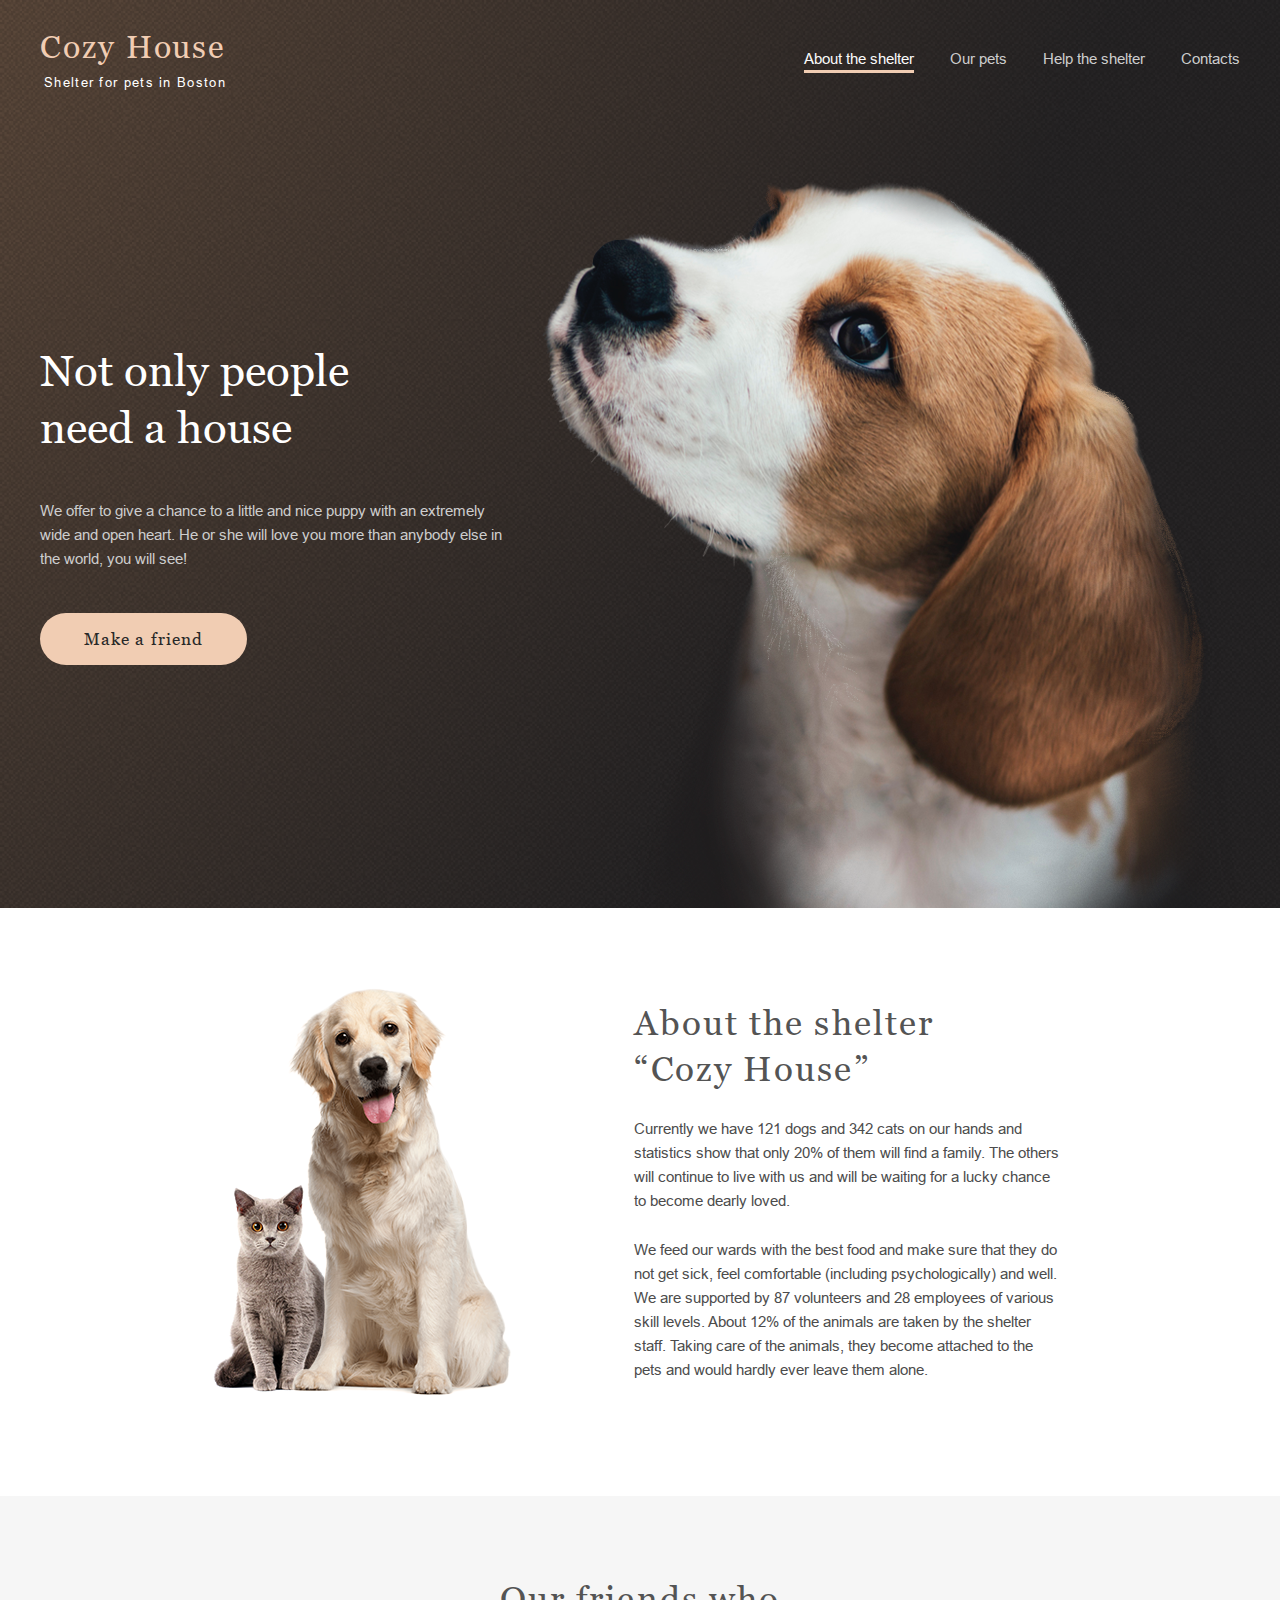
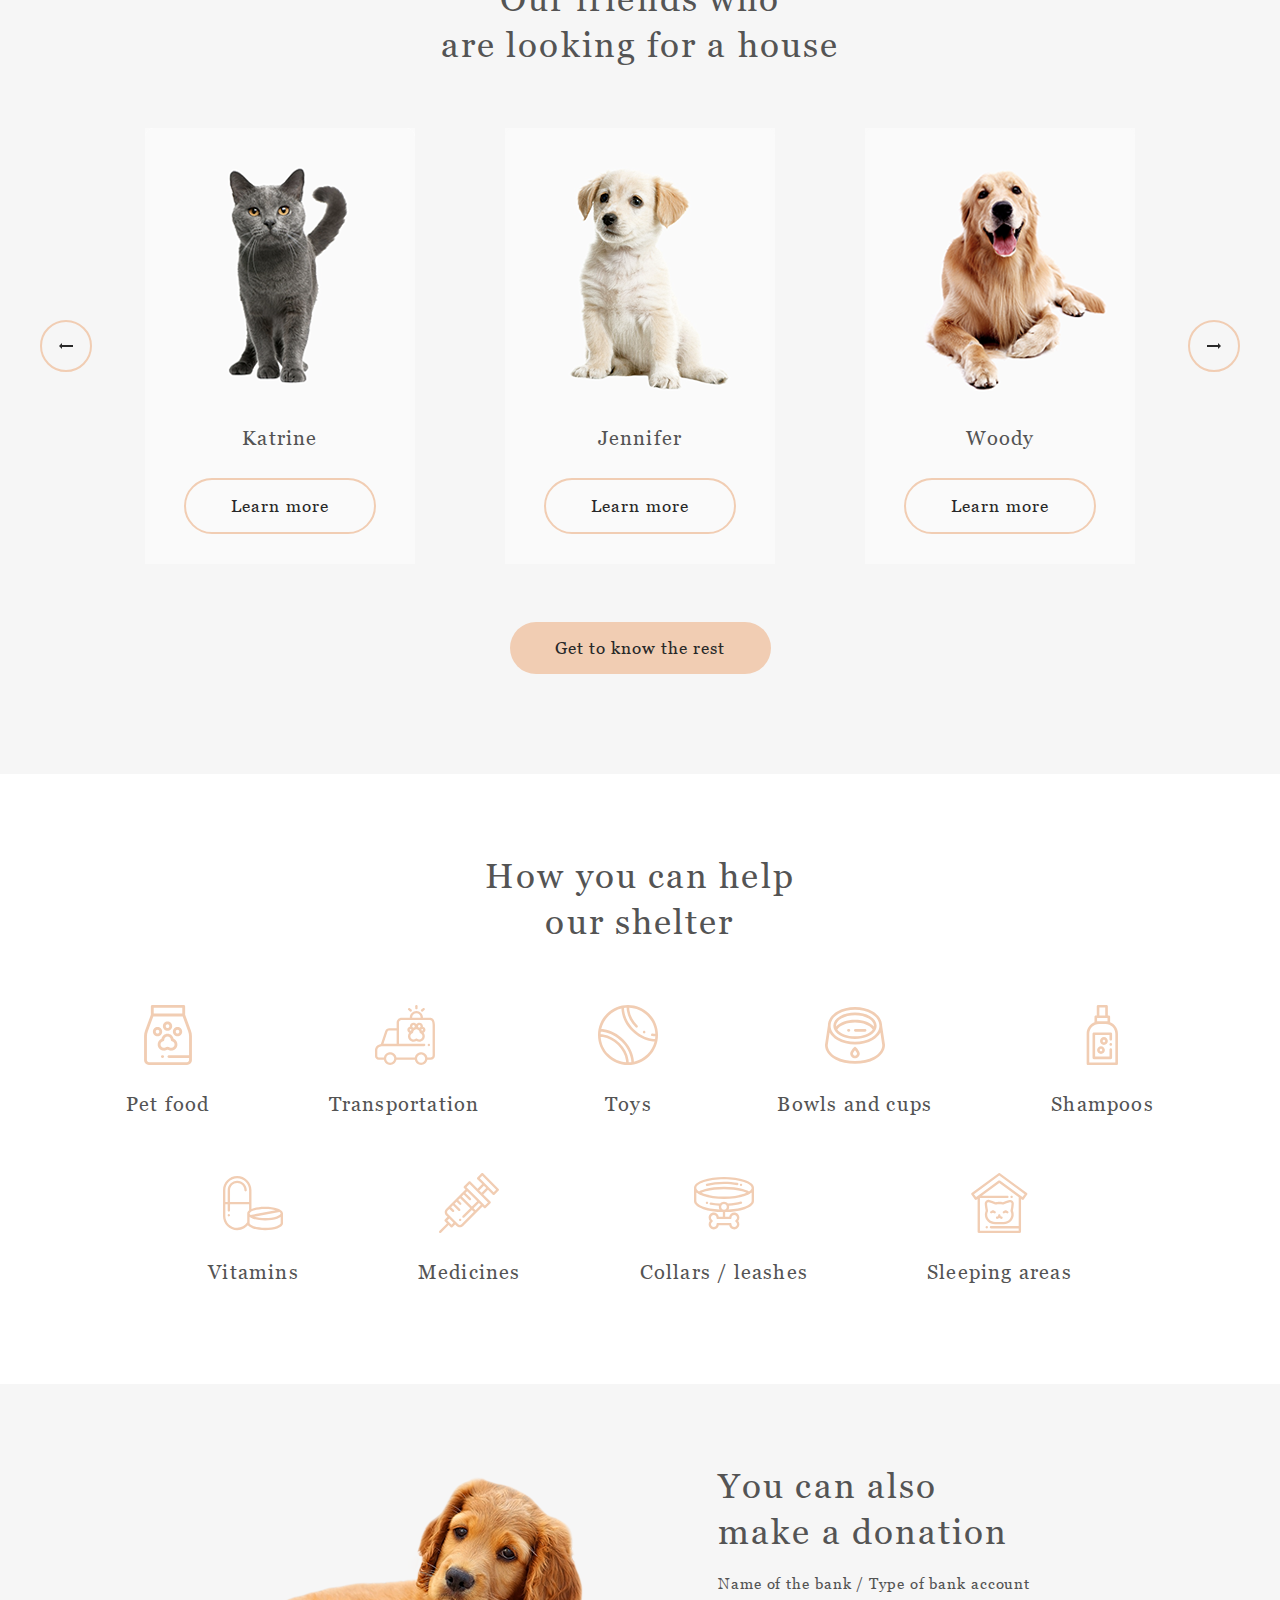
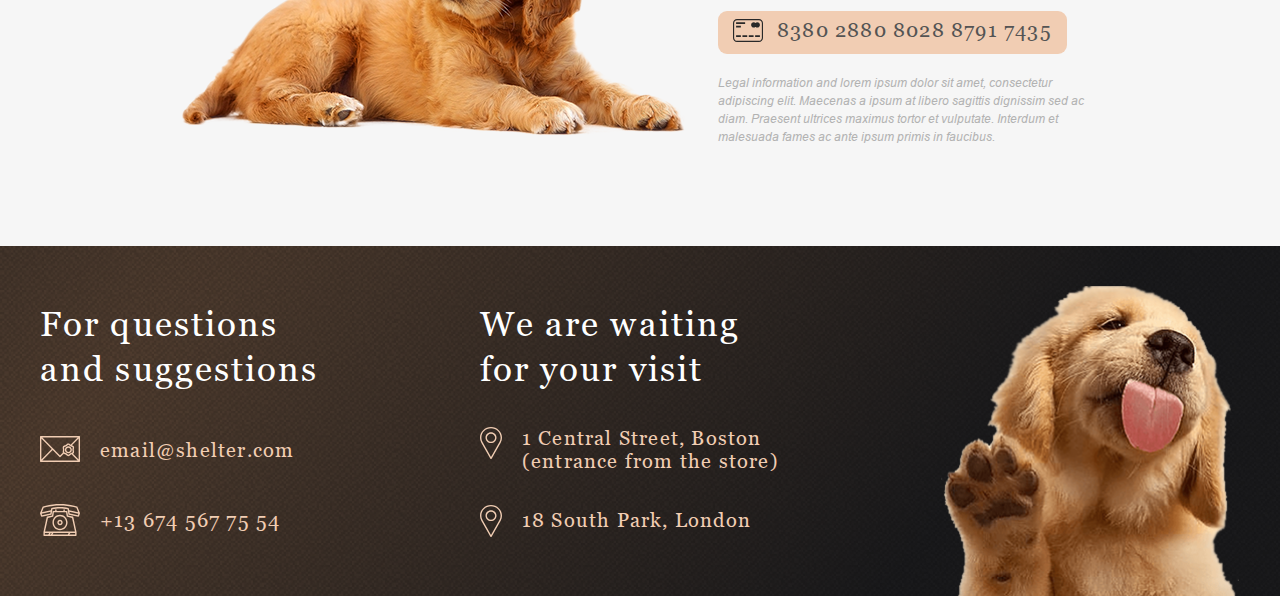
==== shelter/pages/main/index.html @ 8c185309 "feat: add burger button" ====
<!doctype html>
<html lang="en">
<head>
	<meta charset="UTF-8">
	<meta name="viewport"
		  content="width=device-width, initial-scale=1.0">
	<meta http-equiv="X-UA-Compatible" content="ie=edge">
	<title>Wilden's Shelter</title>
	<link rel="stylesheet" href="./style.css">
	<link rel="icon" href="../../assets/icons/site-icon.ico">
</head>
<body>
<header class="header">
	<div class="header__container">
		<a class="header__main-link" href="#0">
			<div class="header__logo-container">
				<h1 class="header__name">Cozy House</h1>
				<span class="header__motto">Shelter for pets in Boston</span>
			</div>
		</a>
		<button class="burger">
			<span></span>
			<span></span>
			<span></span>
		</button>
		<nav class="header__navbar">
			<ul class="navbar__list">
				<li class="navbar__item"><a href="#about" class="navbar__link nav-active">About the shelter</a></li>
				<li class="navbar__item"><a href="../pets/index.html" class="navbar__link">Our pets</a></li>
				<li class="navbar__item"><a href="#help" class="navbar__link">Help the shelter</a></li>
				<li class="navbar__item"><a href="#footer" class="navbar__link">Contacts</a></li>
			</ul>
		</nav>
	</div>
</header>
<main class="main-page">
	<section id="not-only" class="main-page__not-only">
		<div class="not-only__container">
			<div class="not-only__content">
				<h2 class="not-only__heading">Not only people need a house</h2>
				<p class="not-only__subheading">We offer to give a chance to a little and nice puppy with an extremely
					wide and open heart. He or she will love you more than anybody else in the world, you will see!</p>
				<a class="not-only__button" href="#our-friends">Make a friend</a>
			</div>
			<picture class="not-only__puppy">
				<img src="../../assets/images/start-screen-puppy.png" alt="shelter-puppy">
			</picture>
		</div>
	</section>
	<section id="about" class="main-page__about">
		<div class="about__container">
			<picture class="about__pets">
				<img src="../../assets/images/about-pets.png" alt="about-pets">
			</picture>
			<div class="about__content">
				<h3 class="about__heading">About the shelter “Cozy House”</h3>
				<p class="about__subheading-top about__sub">Currently we have 121 dogs and 342 cats on our hands and
					statistics
					show that only 20% of them will find a family. The others will continue to live with us and will be
					waiting for a lucky chance to become dearly loved.</p>
				<p class="about__subheading-bottom about__sub">We feed our wards with the best food and make sure that
					they do not
					get sick, feel comfortable (including psychologically) and well. We are supported by 87 volunteers
					and 28 employees of various skill levels. About 12% of the animals are taken by the shelter staff.
					Taking care of the animals, they become attached to the pets and would hardly ever leave them
					alone.</p>
			</div>
		</div>
	</section>
	<section id="our-friends" class="main-page__pets">
		<div class="pets__container">
			<h3 class="pets__heading">Our friends who
				are&nbsp;looking for a house</h3>
			<div class="pets__slider">
				<button class="pets__previous-card pets__slider-button"></button>
				<div class="pets__card p-card1">
					<picture class="p-card1__image pe-image">
						<img src="../../assets/images/pets-katrine.png" alt="katrine">
					</picture>
					<span class="p-card1__pet-name pe-name">Katrine</span>
					<button class="p-card1__button pe-button">Learn more</button>
				</div>
				<div class="pets__card p-card2">
					<picture class="p-card2__image pe-image">
						<img src="../../assets/images/pets-jennifer.png" alt="jennifer">
					</picture>
					<span class="p-card2__pet-name pe-name">Jennifer</span>
					<button class="p-card2__button pe-button">Learn more</button>
				</div>
				<div class="pets__card p-card3">
					<picture class="p-card3__image pe-image">
						<img src="../../assets/images/pets-woody.png" alt="woody">
					</picture>
					<span class="p-card3__pet-name pe-name">Woody</span>
					<button class="p-card3__button pe-button">Learn more</button>
				</div>
				<button class="pets__next-card pets__slider-button"></button>
			</div>
			<a class="pets__button" href="../pets/index.html">Get to know the rest</a>
		</div>
	</section>
	<section id="help" class="main-page__help">
		<div class="help__container">
			<h3 class="help__heading">How you can help
				our shelter</h3>
			<div class="help__list">
				<div class="help__item he-item1">
					<picture class="help__icon">
						<img src="../../assets/icons/icon-pet-food.svg" alt="pet-food">
					</picture>
					<h4 class="help__text">Pet food</h4>
				</div>
				<div class="help__item he-item2">
					<picture class="help__icon">
						<img src="../../assets/icons/icon-transportation.svg" alt="transportation">
					</picture>
					<h4 class="help__text">Transportation</h4>
				</div>
				<div class="help__item he-item3">
					<picture class="help__icon">
						<img src="../../assets/icons/icon-toys.svg" alt="toys">
					</picture>
					<h4 class="help__text">Toys</h4>
				</div>
				<div class="help__item he-item4">
					<picture class="help__icon">
						<img src="../../assets/icons/icon-bowls-and-cups.svg" alt="bowls-and-cups">
					</picture>
					<h4 class="help__text">Bowls and cups</h4>
				</div>
				<div class="help__item he-item5">
					<picture class="help__icon">
						<img src="../../assets/icons/icon-shampoos.svg" alt="shampoos">
					</picture>
					<h4 class="help__text">Shampoos</h4>
				</div>
				<div class="help__item he-item6">
					<picture class="help__icon">
						<img src="../../assets/icons/icon-vitamins.svg" alt="vitamins">
					</picture>
					<h4 class="help__text">Vitamins</h4>
				</div>
				<div class="help__item he-item7">
					<picture class="help__icon">
						<img src="../../assets/icons/icon-medicines.svg" alt="medicines">
					</picture>
					<h4 class="help__text">Medicines</h4>
				</div>
				<div class="help__item he-item8">
					<picture class="help__icon">
						<img src="../../assets/icons/icon-collars-leashes.svg" alt="collars-leashes">
					</picture>
					<h4 class="help__text">Collars / leashes</h4>
				</div>
				<div class="help__item he-item9">
					<picture class="help__icon">
						<img src="../../assets/icons/icon-sleeping-area.svg" alt="sleeping-area">
					</picture>
					<h4 class="help__text">Sleeping areas</h4>
				</div>
			</div>
		</div>
	</section>
	<section id="in-addiction" class="main-page__donation">
		<div class="donation__container">
			<picture class="donation__dog">
				<img src="../../assets/images/donation-dog.png" alt="donation-dog">
			</picture>
			<div class="donation__content">
				<h3 class="donation__heading">You can also make a donation</h3>
				<span class="donation__subheading">Name of the bank / Type of bank account</span>
				<div class="donation__credit-card">
					<div class="credit-card__content">
						<picture class="credit-card__icon">
							<img src="../../assets/icons/credit-card.svg" alt="credit-card">
						</picture>
						<a class="credit-card__number" href="#0">8380 2880 8028 8791 7435</a>
					</div>
				</div>
				<p class="donation__legal-information">Legal information and lorem ipsum dolor sit amet, consectetur
					adipiscing elit. Maecenas a ipsum at libero sagittis dignissim sed ac diam. Praesent ultrices
					maximus tortor et vulputate. Interdum et malesuada fames ac ante ipsum primis in faucibus.</p>
			</div>
		</div>
	</section>
</main>
<footer id="footer" class="footer">
	<div class="footer__container">
		<div class="footer__contacts">
			<h3 class="contacts__title">For questions and suggestions</h3>
			<div class="contacts__email">
				<picture class="contacts__email-icon">
					<img src="../../assets/icons/icon-email.svg" alt="email">
				</picture>
				<a href="mailto:email@shelter.com" class="contacts__direct-email">email@shelter.com</a>
			</div>
			<div class="contacts__phone">
				<picture class="contacts__phone-icon">
					<img src="../../assets/icons/icon-phone.svg" alt="phone">
				</picture>
				<a href="tel:+136745677554" class="contacts__direct-phone">+13 674 567 75 54</a>
			</div>
		</div>
		<div class="footer__locations">
			<h3 class="locations__title">We are waiting for your visit</h3>
			<div class="locations__boston">
				<picture class="boston__nav-icon">
					<img src="../../assets/icons/icon-marker.svg" alt="navigation">
				</picture>
				<a href="https://goo.gl/maps/jZXzrf2a9q6V7wfj6" class="boston__nav-address" target="_blank">1 Central
					Street, Boston (entrance from the store)</a>
			</div>
			<div class="locations__london">
				<picture class="london__nav-icon">
					<img src="../../assets/icons/icon-marker.svg" alt="navigation">
				</picture>
				<a href="https://goo.gl/maps/T41h1jgPJxTtixPG7" class="london__nav-address" target="_blank">18 South
					Park, London</a>
			</div>
		</div>
		<picture class="footer_puppy">
			<img src="../../assets/images/footer-puppy.png" alt="footer-puppy">
		</picture>
	</div>
</footer>
<script src="index.js"></script>
</body>
</html>
---- shelter/pages/main/style.css ----
@font-face {
    font-family: 'Arial';
    src: url('../../assets/fonts/arial/Arial.woff2') format('woff2'),
    url('../../assets/fonts/arial/Arial.woff') format('woff');
    font-weight: normal;
    font-style: normal;
    font-display: swap;
}

@font-face {
    font-family: 'Georgia';
    src: url('../../assets/fonts/georgia/Georgia.woff2') format('woff2'),
    url('../../assets/fonts/georgia/Georgia.woff') format('woff');
    font-weight: normal;
    font-style: normal;
    font-display: swap;
}

@font-face {
    font-family: 'Arial';
    src: url('../../assets/fonts/arial/Arial-Italic.woff2') format('woff2'),
    url('../../assets/fonts/arial/Arial-Italic.woff') format('woff');
    font-weight: normal;
    font-style: italic;
    font-display: swap;
}

html {
    scroll-behavior: smooth;
}

body {
    margin: 0;
}

h1, h2, h3, h4, p, ul, span {
    margin: 0;
    padding: 0;
}

a {
    text-decoration: none;
    cursor: pointer;
}

a:visited {
    color: inherit;
}

button {
    cursor: pointer;
}

[class*=__container] {
    max-width: 80rem;
}

.not-only__button:hover,
.pets__button:hover {
    background-color: white;
    transform: scale(1.03);
}

/*Header styles starts*/

header {
    position: relative;
}

.header__container {
    padding-top: 1.875rem;
    position: absolute;
    display: flex;
    justify-content: space-between;
    align-items: center;
    max-width: 80rem;
    margin: 0 auto;
    left: 0;
    right: 0;
}

.header__main-link {
    padding-left: 2.5rem;
}

.header__logo-container {
    display: flex;
    flex-direction: column;
}

.header__name {
    color: #F1CDB3;
    font-family: 'Georgia', serif;
    font-style: normal;
    font-weight: 400;
    font-size: 2rem;
    line-height: 110%;
    letter-spacing: 0.06em;
    margin-bottom: 0.625rem;
}

.header__motto {
    color: #FFFFFF;
    font-family: 'Arial', serif;
    font-style: normal;
    font-weight: 400;
    font-size: 0.813rem;
    line-height: 0.938rem;
    letter-spacing: 0.1em;
    padding-left: 0.25rem;
}

.navbar__list {
    display: flex;
    list-style-type: none;
    gap: 2.25rem;
    padding-bottom: 0.188rem;
    padding-right: 2.5rem;
}

.navbar__item {
    color: #CDCDCD;
}

.navbar__link {
    font-family: 'Arial', serif;
    font-style: normal;
    color: #CDCDCD;
    font-weight: 400;
    font-size: 0.938rem;
    line-height: 160%;
    padding-bottom: 0.188rem;
}

.navbar__link:hover,
.nav-active {
    color: #FAFAFA;
    border-bottom: 0.188rem solid #F1CDB3;
}

.burger {
    display: none;
    border: none;
    background: none;
    margin-right: 1.25rem;
    cursor: pointer;
    padding: 0;
}

.burger span {
    display: block;
    width: 1.688rem;
    background-color: #F1CDB3;
    margin: 0.438rem 0;
    border: 0.125rem solid #F1CDB3;
}

/*Header styles ends*/

/*Not-only styles starts*/

.main-page__not-only {
    padding-top: 5.625rem;
    background-size: cover;
    background-image: url(../../assets/images/start-screen-gradient-background.png);
}

.not-only__container {
    display: flex;
    align-items: center;
    margin: 0 auto;
}

.not-only__content {
    display: flex;
    flex-direction: column;
    align-items: flex-start;
    width: 37%;
    padding-left: 2.5rem;
    margin-right: 1.75rem;
}

.not-only__heading {
    width: 67.8%;
    font-family: 'Georgia', serif;
    font-style: normal;
    font-weight: 400;
    font-size: 2.75rem;
    line-height: 130%;
    color: #FFFFFF;
    padding-top: 0.625rem;
    margin-bottom: 2.625rem;
}

.not-only__subheading {
    font-family: 'Arial', serif;
    font-style: normal;
    font-weight: 400;
    font-size: 0.938rem;
    line-height: 160%;
    color: #CDCDCD;
    margin-bottom: 2.625rem;
}

.not-only__button {
    transition: all 1s ease 0s;
    display: flex;
    justify-content: center;
    align-items: center;
    font-family: 'Georgia', serif;
    font-style: normal;
    font-weight: 400;
    font-size: 1.063rem;
    line-height: 130%;
    color: #292929;
    letter-spacing: 0.06em;
    background: #F1CDB3;
    width: 12.938rem;
    height: 3.25rem;
    border: none;
    border-radius: 6.25rem;
}

.not-only__button a {
    padding: 0.938rem 1.563rem;
}

.not-only__puppy {
    padding-top: 5.625rem;
    display: flex;
}

.not-only__puppy img {
    max-width: 100%;
}

/*Not-only styles ends*/

/*About styles starts*/

.about__container {
    display: flex;
    justify-content: center;
    padding-top: 3.625rem;
    margin: 0 auto 6rem;
}

.about__content {
    width: 34%;
    display: flex;
    flex-direction: column;
}

.about__heading {
    width: 86.24%;
    font-family: 'Georgia', serif;
    font-style: normal;
    font-weight: 400;
    font-size: 2.188rem;
    line-height: 130%;
    letter-spacing: 0.06em;
    color: #545454;
    margin-bottom: 1.563rem;
    padding-top: 2.188rem;
    padding-left: 0.125rem;
}

.about__subheading-top {
    margin-bottom: 1.563rem;
}

.about__sub {
    font-family: 'Arial', serif;
    font-style: normal;
    font-weight: 400;
    font-size: 0.938rem;
    line-height: 160%;
    color: #4C4C4C;
    padding-right: 0.313rem;
    padding-left: 0.125rem;
}

.about__pets {
    margin-right: 7.5rem;
    padding-top: 1.375rem;
}

/*About styles ends*/

/*Pets styles starts*/

.main-page__pets {
    background: #F6F6F6;
}

.pets__container {
    display: flex;
    flex-direction: column;
    padding-top: 5.063rem;
    margin: 0 auto;
}

.pets__heading {
    align-self: center;
    width: 33.33%;
    font-family: 'Georgia', serif;
    font-style: normal;
    font-weight: 400;
    font-size: 2.188rem;
    line-height: 130%;
    letter-spacing: 0.06em;
    color: #545454;
    text-align: center;
    margin-bottom: 3.75rem;
}

.pets__slider-button {
    background-repeat: no-repeat;
    background-color: transparent;
    background-position: center center;
    width: 0.875rem;
    height: 0.375rem;
    padding: 1.5rem;
    background-image: url("../../assets/icons/slider-arrow.png");
    border: 0.125rem solid #F1CDB3;
    border-radius: 6.25rem;
}

.pets__previous-card {
    transform: rotate(-180deg);
}

.pets__slider {
    display: flex;
    align-items: center;
    margin-bottom: 3.625rem;
    gap: 3.313rem;
    justify-content: center;
    flex-wrap: wrap;
}

.pets__card {
    transition: all 1.5s ease 0s;
    display: flex;
    flex-direction: column;
    align-items: center;
    background: #FAFAFA;
}

.pets__card:hover {
    transform: scale(1.03);
}

.p-card1, .p-card2 {
    margin-right: 2.313rem;
}

.pe-name {
    font-family: 'Georgia', serif;
    font-style: normal;
    font-weight: 400;
    font-size: 1.25rem;
    line-height: 1.438rem;
    letter-spacing: 0.06em;
    color: #545454;
    padding-top: 1.563rem;
    margin-bottom: 1.75rem;
}

.pe-button {
    font-family: 'Georgia', serif;
    font-style: normal;
    font-weight: 400;
    font-size: 1.063rem;
    line-height: 130%;
    letter-spacing: 0.06em;
    color: #292929;
    padding: 0.938rem 2.813rem;
    border: 0.125rem solid #F1CDB3;
    border-radius: 6.25rem;
    background-color: inherit;
    margin-bottom: 1.875rem;
}

.pe-button:hover {
    background: #F1CDB3;
}

.pets__button {
    transition: all 1s ease 0s;
    display: flex;
    justify-content: center;
    align-items: center;
    align-self: center;
    font-family: 'Georgia', serif;
    font-style: normal;
    font-weight: 400;
    font-size: 1.063rem;
    line-height: 130%;
    letter-spacing: 0.06em;
    color: #292929;
    background: #F1CDB3;
    border-radius: 6.25rem;
    border: none;
    width: 16.313rem;
    height: 3.25rem;
    margin-bottom: 6.25rem;
}

.pets__button a {
    color: inherit;
    padding: 0.938rem 1.875rem;
}

/*Pets styles ends*/

/*Help styles starts*/

.help__container {
    padding-top: 5rem;
    display: flex;
    flex-direction: column;
    align-items: center;
    margin: 0 auto 6.25rem;
}

.help__heading {
    width: 26%;
    text-align: center;
    font-family: 'Georgia', serif;
    font-style: normal;
    font-weight: 400;
    font-size: 2.188rem;
    line-height: 130%;
    letter-spacing: 0.06em;
    color: #545454;
    margin-bottom: 3.75rem;
}

.help__list {
    width: 85.5%;
    display: flex;
    flex-wrap: wrap;
    justify-content: center;
    gap: 7.438rem;
    row-gap: 3.563rem;
}

.help__item {
    display: flex;
    flex-direction: column;
    align-items: center;
}

.help__text {
    font-family: 'Georgia', serif;
    font-style: normal;
    font-weight: 400;
    font-size: 1.25rem;
    line-height: 115%;
    letter-spacing: 0.06em;
    color: #545454;
    padding-top: 1.5rem;
}

/*Help styles ends*/

/*Donation styles starts*/

.main-page__donation {
    background: #F6F6F6;
}

.donation__dog {
    padding-top: 0.438rem;
}

.donation__container {
    display: flex;
    align-items: center;
    justify-content: center;
    margin: 0 auto;
    padding-top: 5rem;
    padding-bottom: 6.25rem;
    gap: 1.938rem;
}

.donation__content {
    width: 29.68%;
}

.donation__heading {
    width: 78.94%;
    font-family: 'Georgia', serif;
    font-style: normal;
    font-weight: 400;
    font-size: 2.188rem;
    line-height: 130%;
    letter-spacing: 0.06em;
    color: #545454;
    margin-bottom: 1.25rem;
}

.donation__subheading {
    display: inline-block;
    margin-bottom: 1.125rem;
    font-family: 'Georgia', serif;
    font-style: normal;
    font-weight: 400;
    font-size: 0.938rem;
    line-height: 110%;
    letter-spacing: 0.06em;
    color: #545454;
}

.donation__credit-card {
    display: flex;
    justify-content: center;
    width: 91.84%;
    background: #F1CDB3;
    border-radius: 0.563rem;
    margin-bottom: 1.25rem;
}

.credit-card__content {
    display: flex;
    width: 91.40%;
    padding-top: 0.5rem;
    padding-bottom: 0.5rem;
}

.credit-card__icon {
    margin-right: 0.875rem;
}

.credit-card__number {
    display: inline-block;
    font-family: 'Georgia', serif;
    font-style: normal;
    font-weight: 400;
    font-size: 1.25rem;
    line-height: 115%;
    letter-spacing: 0.06em;
    color: #545454;
}

.credit-card__number:visited {
    color: #545454;
}

.donation__legal-information {
    font-family: 'Arial', serif;
    font-style: italic;
    font-weight: 400;
    font-size: 0.75rem;
    line-height: 150%;
    color: #B2B2B2;
}

/*Donation styles ends*/

/*Footer styles starts*/

.footer {
    background-size: cover;
    background-image: url(../../assets/images/footer-gradient-background.png);
}

.footer__container {
    display: flex;
    justify-content: space-between;
    margin: auto;
    padding-top: 2.5rem;
}

.footer_puppy img {
    margin-bottom: -0.25rem;
    padding-right: 2.5rem;
}

.footer__contacts {
    width: 23.4%;
    padding-top: 1rem;
    padding-left: 2.5rem;
}

.contacts__title {
    font-family: 'Georgia', serif;
    font-style: normal;
    font-weight: 400;
    font-size: 2.188rem;
    line-height: 130%;
    letter-spacing: 0.06em;
    color: #FFFFFF;
    margin-bottom: 2.5rem;
}

.contacts__email {
    display: flex;
    align-items: center;
    margin-bottom: 2.188rem;
}

.contacts__email-icon {
    margin-right: 1.25rem;
}

.contacts__direct-email {
    font-family: 'Georgia', serif;
    font-style: normal;
    font-weight: 400;
    font-size: 1.25rem;
    line-height: 115%;
    letter-spacing: 0.06em;
    color: #F1CDB3;
}

.contacts__phone {
    display: flex;
}

.contacts__phone-icon {
    margin-right: 1.25rem;
}

.contacts__direct-phone {
    font-family: 'Georgia', serif;
    font-style: normal;
    font-weight: 400;
    font-size: 1.25rem;
    line-height: 115%;
    letter-spacing: 0.06em;
    color: #F1CDB3;
    padding-top: 0.313rem;
}

.footer__locations {
    width: 25%;
    padding-top: 1rem;
}

.locations__title {
    font-family: 'Georgia', serif;
    font-style: normal;
    font-weight: 400;
    font-size: 2.188rem;
    line-height: 130%;
    letter-spacing: 0.06em;
    color: #FFFFFF;
    margin-bottom: 2.125rem;
}

.locations__boston {
    display: flex;
    margin-bottom: 2rem;
}

.boston__nav-icon,
.london__nav-icon {
    margin-right: 1.25rem;
}

.boston__nav-address {
    font-family: 'Georgia', serif;
    font-style: normal;
    font-weight: 400;
    font-size: 1.25rem;
    line-height: 115%;
    letter-spacing: 0.06em;
    color: #F1CDB3;
}

.locations__london {
    display: flex;
}

.london__nav-address {
    font-family: 'Georgia', serif;
    font-style: normal;
    font-weight: 400;
    font-size: 1.25rem;
    line-height: 115%;
    letter-spacing: 0.06em;
    color: #F1CDB3;
    padding-top: 0.25rem;
}

.footer a:visited {
    color: #F1CDB3;
}

.footer a:hover,
.credit-card__number:hover {
    color: white;
}

/*Footer styles ends*/

/*Media 768 starts*/

@media screen and (max-width: 1200px) {

    .p-card3 {
        display: none;
    }

}

@media screen and (max-width: 1050px) {

    /*Header 768 starts*/
    .header__main-link {
        padding-left: 2rem;
    }

    .navbar__list {
        gap: 2.188rem;
        padding-right: 2rem;
    }

    /*Header 768 ends*/

    /*Not only 768 starts*/

    .not-only__container {
        flex-direction: column;
        margin-top: 3.125rem;
    }

    .not-only__content {
        width: 61%;
    }

    .not-only__button {
        align-self: center;
        margin-right: 0.875rem;
    }

    .not-only__puppy {
        justify-content: flex-end;
        padding-top: 6.25rem;
    }

    .not-only__puppy img {
        max-width: 81.4%;
    }

    /*Not only 768 ends*/

    /*About 768 starts*/

    .about__container {
        flex-direction: column;
        align-items: center;
        padding-top: 5rem;
    }

    .about__pets {
        order: 2;
        margin-right: 0;
        padding-top: 0;
    }

    .about__content {
        width: 57%;
        margin-bottom: 5rem;
    }

    .about__heading {
        padding-top: 0;
    }

    /*About 768 ends*/

    /*Pets 768 starts*/

    .pets__heading {
        width: 53%;
    }

    .pets__slider {
        gap: 0;
        justify-content: space-evenly;
    }

    .p-card1 {
        margin-right: 1.875rem;
    }

    .p-card2 {
        margin-right: 0;
    }

    .pets__previous-card {
        margin-left: 1.25rem;
        margin-bottom: 0.313rem;
    }

    .pets__next-card {
        margin-right: 1.25rem;
        margin-bottom: 0.313rem;
    }

    .pe-name {
        margin-bottom: 1.6rem;
    }

    /*Pets 768 ends*/

    /*Help 768 starts*/

    .help__heading {
        width: 41%;
    }

    .help__list {
        gap: 0;
        justify-content: space-between;
        row-gap: 3.563rem;
        width: 82%;
    }

    .help__item {
        width: 27%;
    }

    /*Help 768 ends*/

    /*Donation 768 starts*/

    .donation__container {
        flex-direction: column;
        padding-bottom: 6rem;
    }

    .donation__dog {
        order: 2;
        padding-top: 1.8rem;
    }

    .donation__content {
        width: 49.5%;
    }

    .donation__subheading {
        margin-bottom: 1.25rem;
    }

    /*Donation 768 ends*/

    /*Footer 768 starts*/

    .footer__container {
        flex-wrap: wrap;
        padding-top: 1.875rem;
        justify-content: space-evenly;
        row-gap: 3.75rem;
    }

    .footer__contacts {
        width: 36.8%;
        padding: 0 0 0 0.313rem;
    }

    .footer__locations {
        width: 39.3%;
        padding: 0;
        margin-right: 0.313rem;
    }

    .footer_puppy {
        width: 44%;
    }

    .footer_puppy img {
        padding-left: 1.188rem;
        padding-right: 0;
    }

    /*Footer 768 ends*/

}

/*Media 768 ends*/

/*Media 320 starts*/

@media screen and (max-width: 767px){
    .header__navbar {
        display: none;
    }

    .burger {
        display: block;
    }
}

@media screen and (max-width: 750px){
    .not-only__heading {
        font-size: 2.188rem;
        letter-spacing: 0.06em;
    }

    .about__content {
        width: 75%;
    }

    .donation__content {
        width: 60%;
    }
}

@media screen and (max-width: 715px) {
    .p-card2 {
        display: none;
    }

    .p-card1 {
        margin-left: 1.875rem;
    }

    .donation__content {
        width: 70%;
    }
}

@media screen and (max-width: 670px){
    .not-only__heading {
        font-size: 1.875rem;
        letter-spacing: 0.06em;
    }

    .about__content {
        width: 85%;
    }

    .help__heading {
        font-size: 1.875rem;
    }

    .donation__heading {
        font-size: 1.875rem;
    }

    .donation__content {
        width: 80%;
    }
}

@media screen and (max-width: 520px) {
    .pets__previous-card {
        order: 1;
    }

    .pets__next-card {
        order: 2;
    }

    .p-card1 {
        margin-left: 5.8rem;
        margin-right: 5.8rem;
        margin-bottom: 1.25rem;
    }

    .pets__heading {
        font-size: 1.875rem;
    }

    .donation__heading {
        font-size: 1.688rem;
    }

    .donation__content {
        width: 85%;
        margin-bottom: 0.75rem;
    }
}

@media screen and (max-width: 500px) {

    .header__navbar {
        display: none;
    }

    .donation__dog  img {
        max-width: 100%;
    }

    .footer_puppy img {
        max-width: 100%;
    }

    .header__main-link {
        padding-left: 1.2rem;
    }

    .not-only__content  {
        padding: 0;
        margin: 0;
        width: 93%;
        align-items: center;
    }

    .not-only__heading {
        font-size: 1.563rem;
        letter-spacing: 0.06em;
        text-align: center;
    }

    .not-only__subheading {
        text-align: center;
    }

    .not-only__button {
        margin: 0;
    }

    .not-only__puppy {
        padding-top: 6.5rem;
    }

    .not-only__puppy img{
       padding-right: 0.625rem;
    }

    .about__container {
        padding-top: 2.625rem;
        margin-bottom: 2.625rem;
    }

    .about__content {
        width: 93%;
        align-items: center;
        margin-bottom: 2.625rem;
    }

    .about__heading {
        letter-spacing: 0.06em;
        font-size: 1.563rem;
        text-align: center;
        padding-left: 0;
    }

    .about__sub {
        text-align: justify;
        width: 90%;
        padding-left: 0.2rem;
    }

    .about__subheading-top {
        margin-bottom: 1.375rem;
    }

    .about__pets {
        display: flex;
        justify-content: center;
    }

    .about__pets img {
        max-width: 86.5%;
    }

    .pets__container {
        padding-top: 2.625rem;
    }

    .pets__slider {
        margin-bottom: 2.5rem;
    }

    .pets__heading {
        width: 93%;
        font-size: 1.563rem;
        letter-spacing: 0.06em;
        text-align: center;
        margin-bottom: 2.625rem;
    }

    .pets__previous-card {
        order: 1;
    }

    .pets__next-card {
        order: 2;
    }

    .p-card1 {
        margin: 0 5.6rem 1.25rem;
    }

    .p-card2 {
        display: none;
    }

    .p-card1__pet-name {
        margin-bottom: 1.7rem;
    }

    .pets__slider-button {
        margin: 0;
    }

    .pets__next-card {
        margin-left: 0.688rem;
    }

    .pets__button {
        margin-bottom: 2.625rem;
    }

    .help__container {
        padding-top: 2.625rem;
        margin-bottom: 2.625rem;
    }

    .help__heading {
        width: 70%;
        font-size: 1.563rem;
        letter-spacing: 0.06em;
        text-align: center;
        margin-bottom: 2.625rem;
    }

    .help__list {
        width: 90.62%;
        row-gap: 1.9rem;
    }

    .help__item {
        width: 44.82%;
    }

    .help__text {
        font-size: 0.938rem;
        line-height: 110%;
        padding-top: 1rem;
    }

    .help__icon {
        padding-left: 0.625rem;
    }

    .help__icon img {
        width: 83.4%;
    }

    .donation__container {
        padding-top: 2.625rem;
        padding-bottom: 2.4rem;
    }

    .donation__content {
        width: 93%;
        display: flex;
        flex-direction: column;
        align-items: center;
    }

    .donation__heading {
        width: 75%;
        font-size: 1.563rem;
        text-align: center;
        margin: 0 0 1.25rem;
    }

    .donation__subheading {
        width: 92%;
        font-size: 0.938rem;
        line-height: 160%;
        letter-spacing: 0;
    }

    .donation__credit-card {
        width: 94%;
    }

    .credit-card__content {
        padding-bottom: 0.4rem;
    }

    .credit-card__number {
        font-size: 0.938rem;
        line-height: 110%;
        padding-top: 0.313rem;
        padding-left: 0.125rem;
    }

    .donation__legal-information {
        width: 93%;
        text-align: justify;
    }

    .donation__dog {
        padding: 0;
        width: 81.25%;
    }

    .footer__container {
        width: 93%;
        flex-direction: column;
        row-gap: 2.2rem;
    }

    .footer__contacts {
        width: 92%;
        display: flex;
        flex-direction: column;
        align-items: flex-start;
    }

    .contacts__title {
        text-align: center;
        font-size: 1.563rem;
        padding-left: 0.875rem;
    }

    .footer__locations {
        width: 100%;
    }

    .locations__title {
        width: 90%;
        text-align: center;
        font-size: 1.563rem;
        padding-left: 0.938rem;
        margin-bottom: 2.5rem;
    }

    .contacts__email {
        justify-content: flex-end;
        padding-right: 0.313rem;
        padding-left: 1.125rem;
    }

    .contacts__direct-email {
        margin-bottom: 0.313rem;
    }

    .contacts__phone {
        justify-content: flex-end;
        padding-right: 0.688rem;
        padding-left: 1.438rem;
    }

    .locations__boston {
        margin-bottom: 2.5rem;
    }

    .boston__nav-icon {
        padding-top: 0.438rem;
    }

    .footer_puppy {
        width: 87.5%;
    }
}

/*Media 320 ends*/
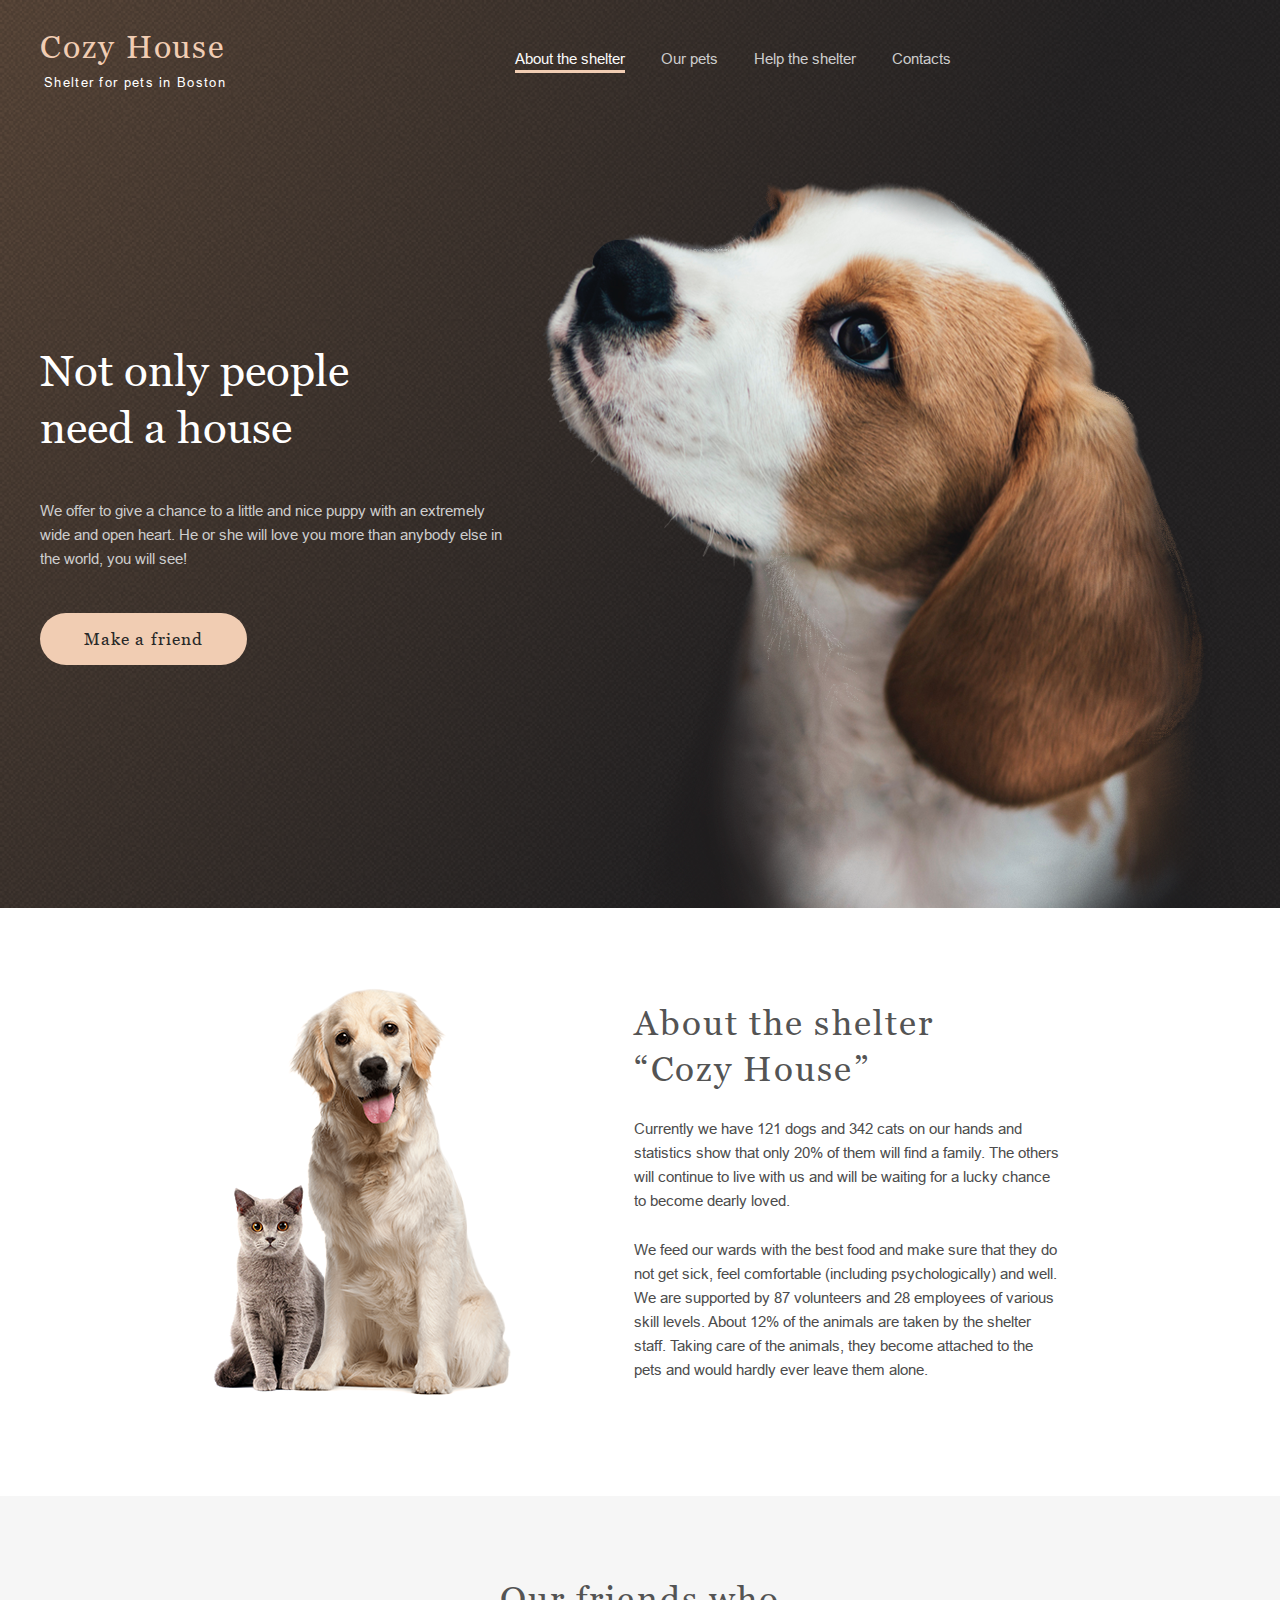
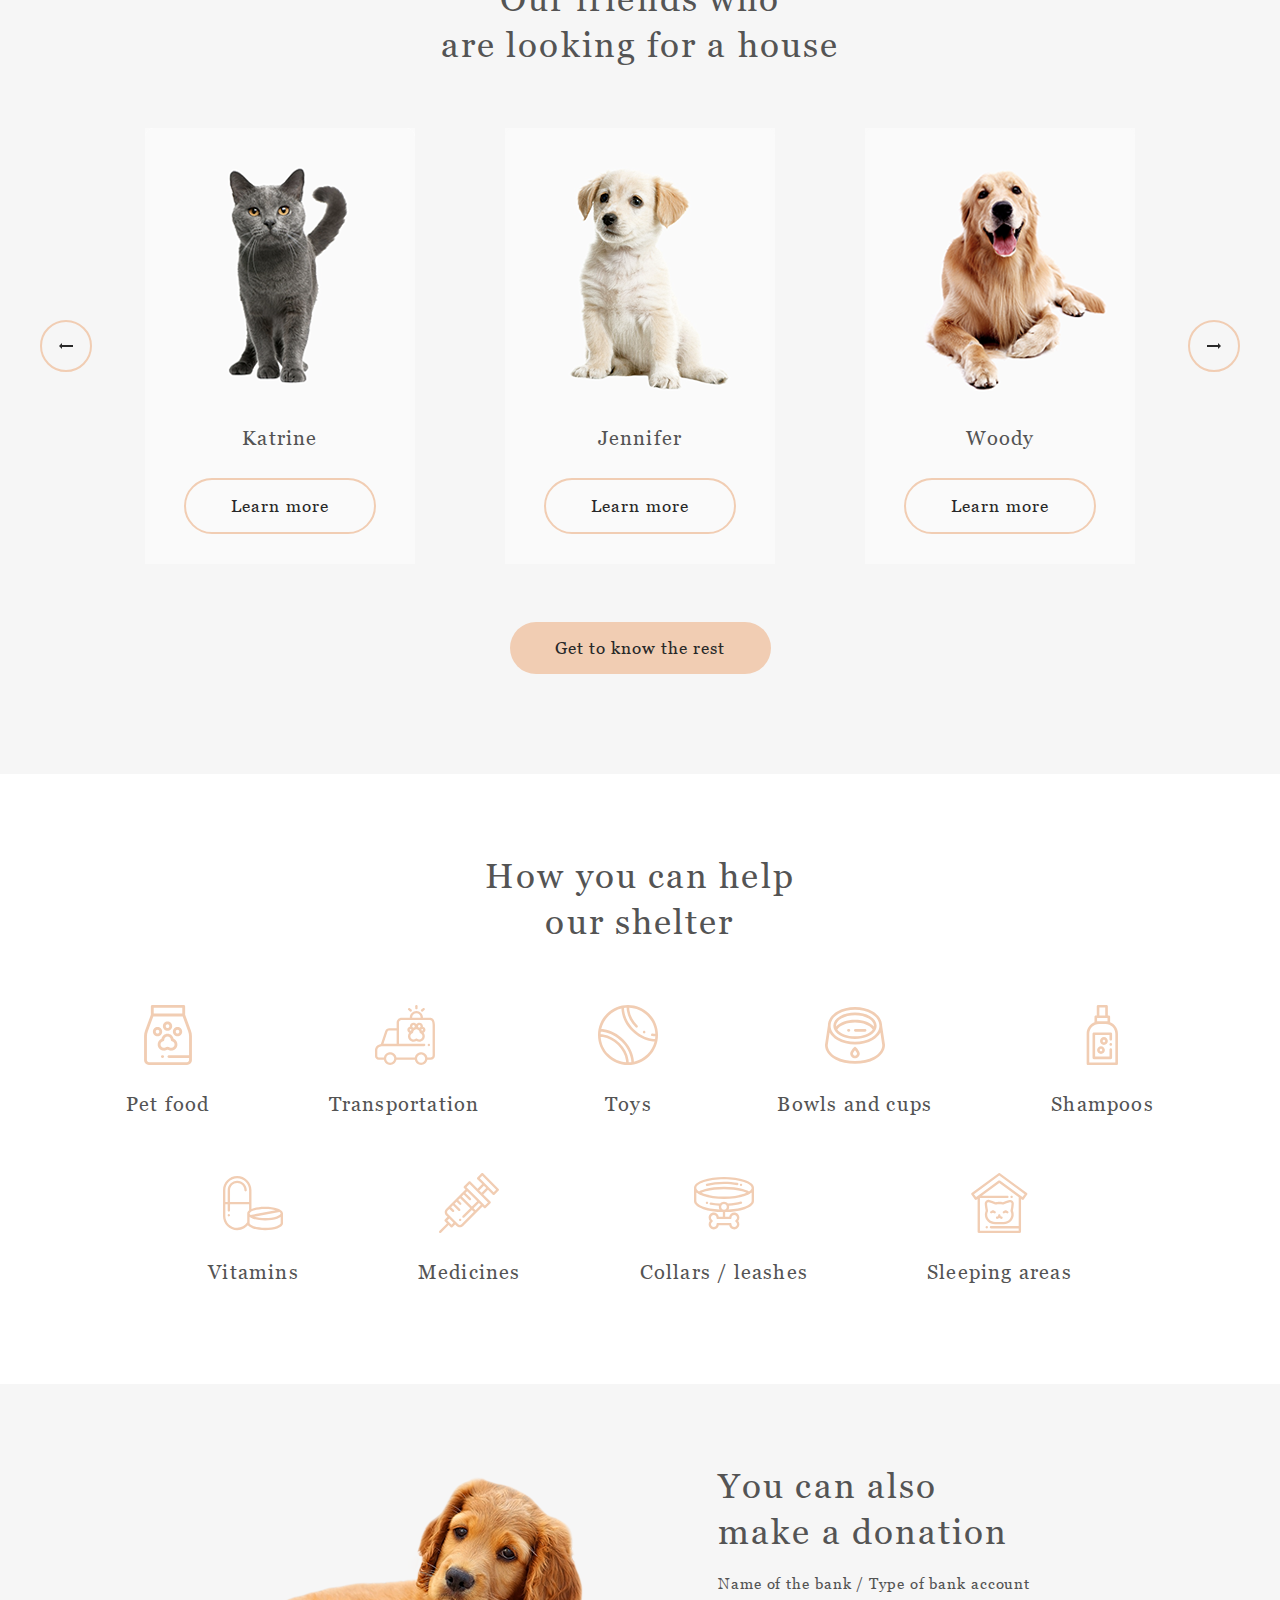
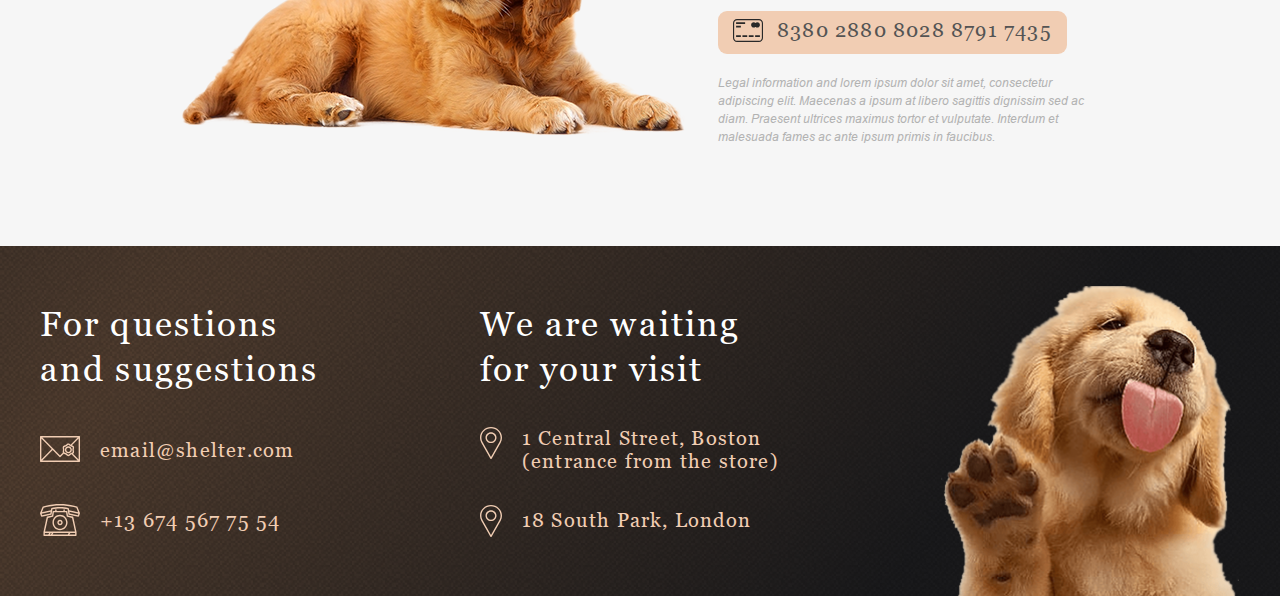
==== commit 199eb730: "feat: add burger menu styles; update js functions" ====
--- a/shelter/pages/main/index.html
+++ b/shelter/pages/main/index.html
@@ -31,6 +31,7 @@
 				<li class="navbar__item"><a href="#footer" class="navbar__link">Contacts</a></li>
 			</ul>
 		</nav>
+		<div class="header__overlay"></div>
 	</div>
 </header>
 <main class="main-page">
@@ -224,5 +225,6 @@
 	</div>
 </footer>
 <script src="index.js"></script>
+<script src="script.js"></script>
 </body>
 </html>--- a/shelter/pages/main/style.css
+++ b/shelter/pages/main/style.css
@@ -33,6 +33,10 @@
     margin: 0;
 }
 
+body.no-scroll {
+    overflow: hidden;
+}
+
 h1, h2, h3, h4, p, ul, span {
     margin: 0;
     padding: 0;
@@ -145,6 +149,7 @@
     margin-right: 1.25rem;
     cursor: pointer;
     padding: 0;
+    transition: ease all 1s;
 }
 
 .burger span {
@@ -153,6 +158,11 @@
     background-color: #F1CDB3;
     margin: 0.438rem 0;
     border: 0.125rem solid #F1CDB3;
+}
+
+.burger-opened {
+    transform: rotate(90deg);
+    transition: ease all 1s;
 }
 
 /*Header styles ends*/
@@ -887,10 +897,58 @@
 
 @media screen and (max-width: 767px){
     .header__navbar {
+        display: flex;
+        align-items: center;
+        justify-content: center;
+        position: fixed;
+        background-color: #292929;
+        opacity: 0;
+        height: 100%;
+        width: 320px;
+        top: 0;
+        right: -100%;
+        transition: opacity .5s ease, right .5s ease;
+        z-index: 2;
+    }
+
+    .header-active {
+        right: 0;
+        opacity: 1;
+    }
+
+    .burger {
+        display: block;
+        z-index: 3;
+    }
+
+    .nav-active:visited {
+        color: #FAFAFA;
+    }
+
+    .navbar__list {
+        flex-direction: column;
+        align-items: center;
+        width: 76%;
+        margin: 0;
+        padding: 0;
+    }
+
+    .navbar__link {
+        font-size: 32px;
+    }
+
+    .header__overlay {
+        position: fixed;
+        top: 0;
+        left: 0;
+        width: 100%;
+        height: 100%;
+        background: rgba(41, 41, 41, 0.6);
+        z-index: 1;
         display: none;
     }
 
-    .burger {
+    .header-active ~ .header__overlay{
         display: block;
     }
 }
@@ -977,10 +1035,6 @@
 }
 
 @media screen and (max-width: 500px) {
-
-    .header__navbar {
-        display: none;
-    }
 
     .donation__dog  img {
         max-width: 100%;
@@ -1253,6 +1307,7 @@
     .footer_puppy {
         width: 87.5%;
     }
+
 }
 
 /*Media 320 ends*/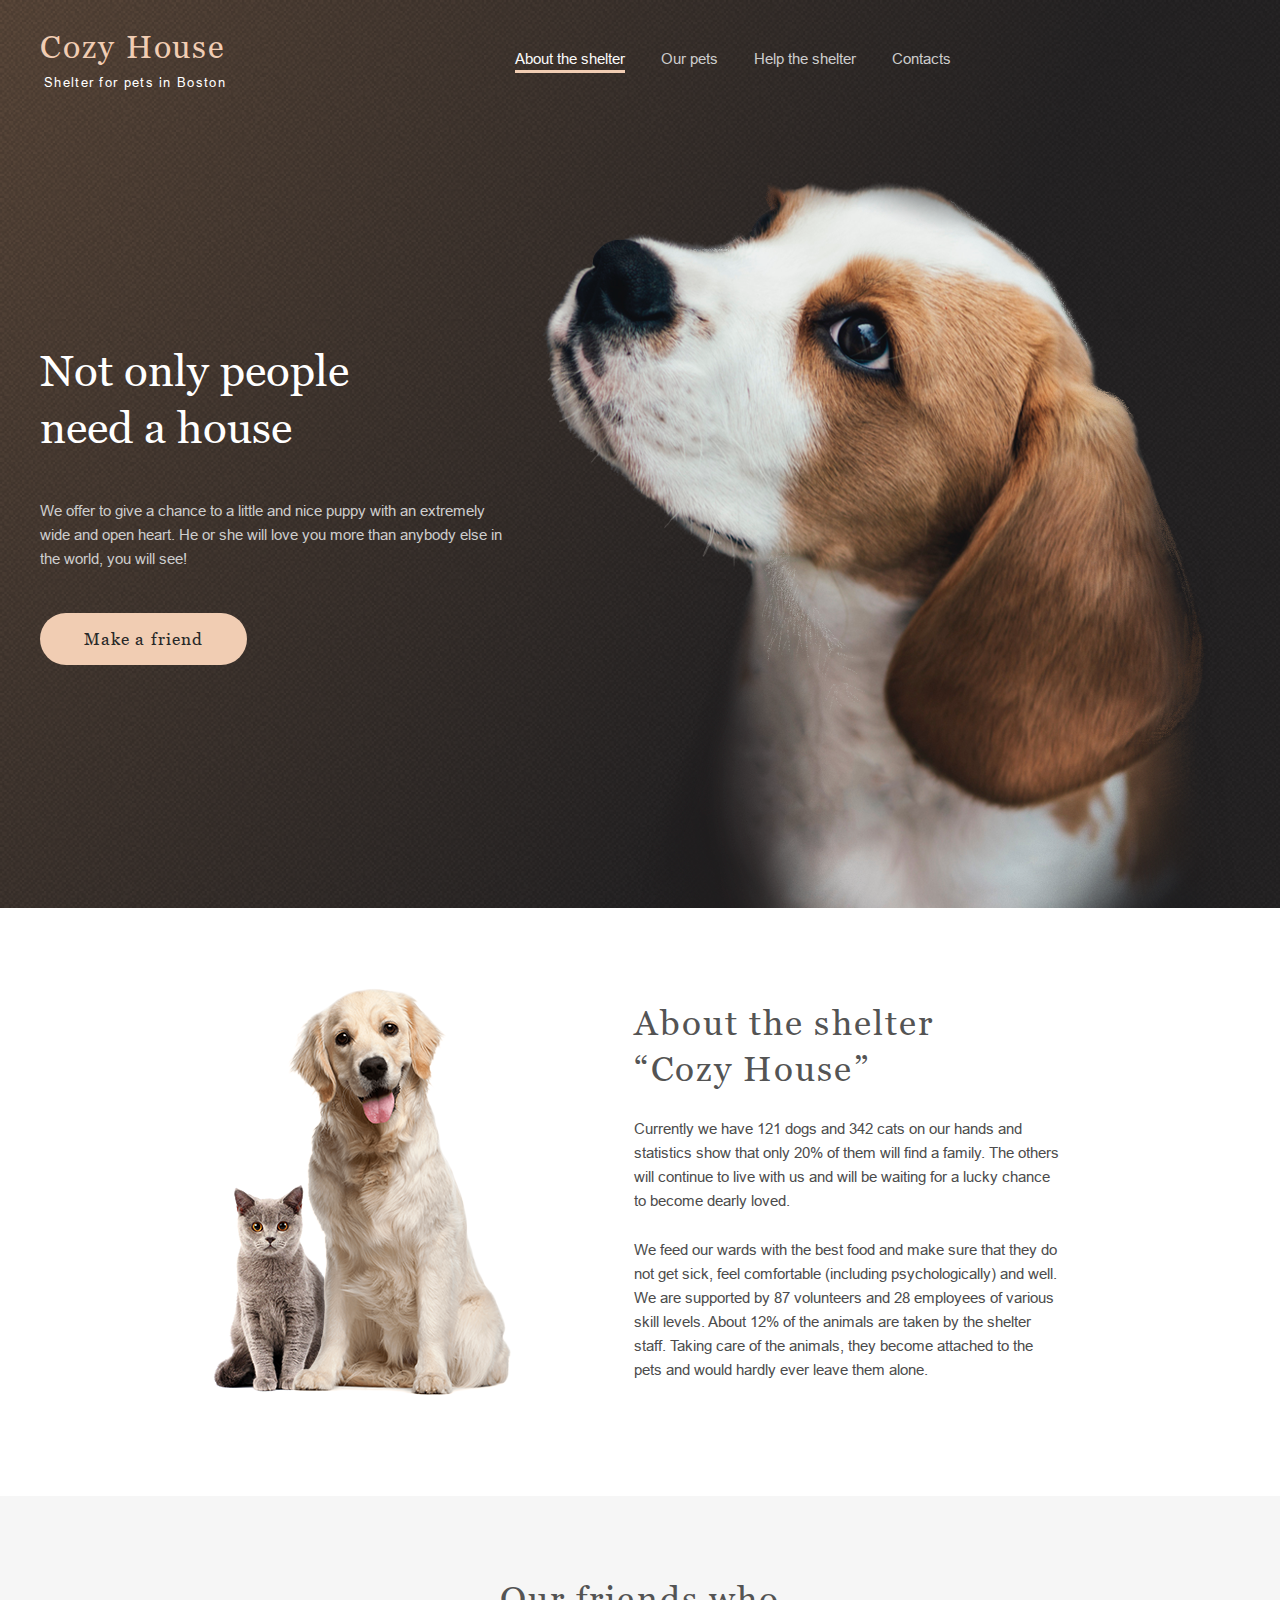
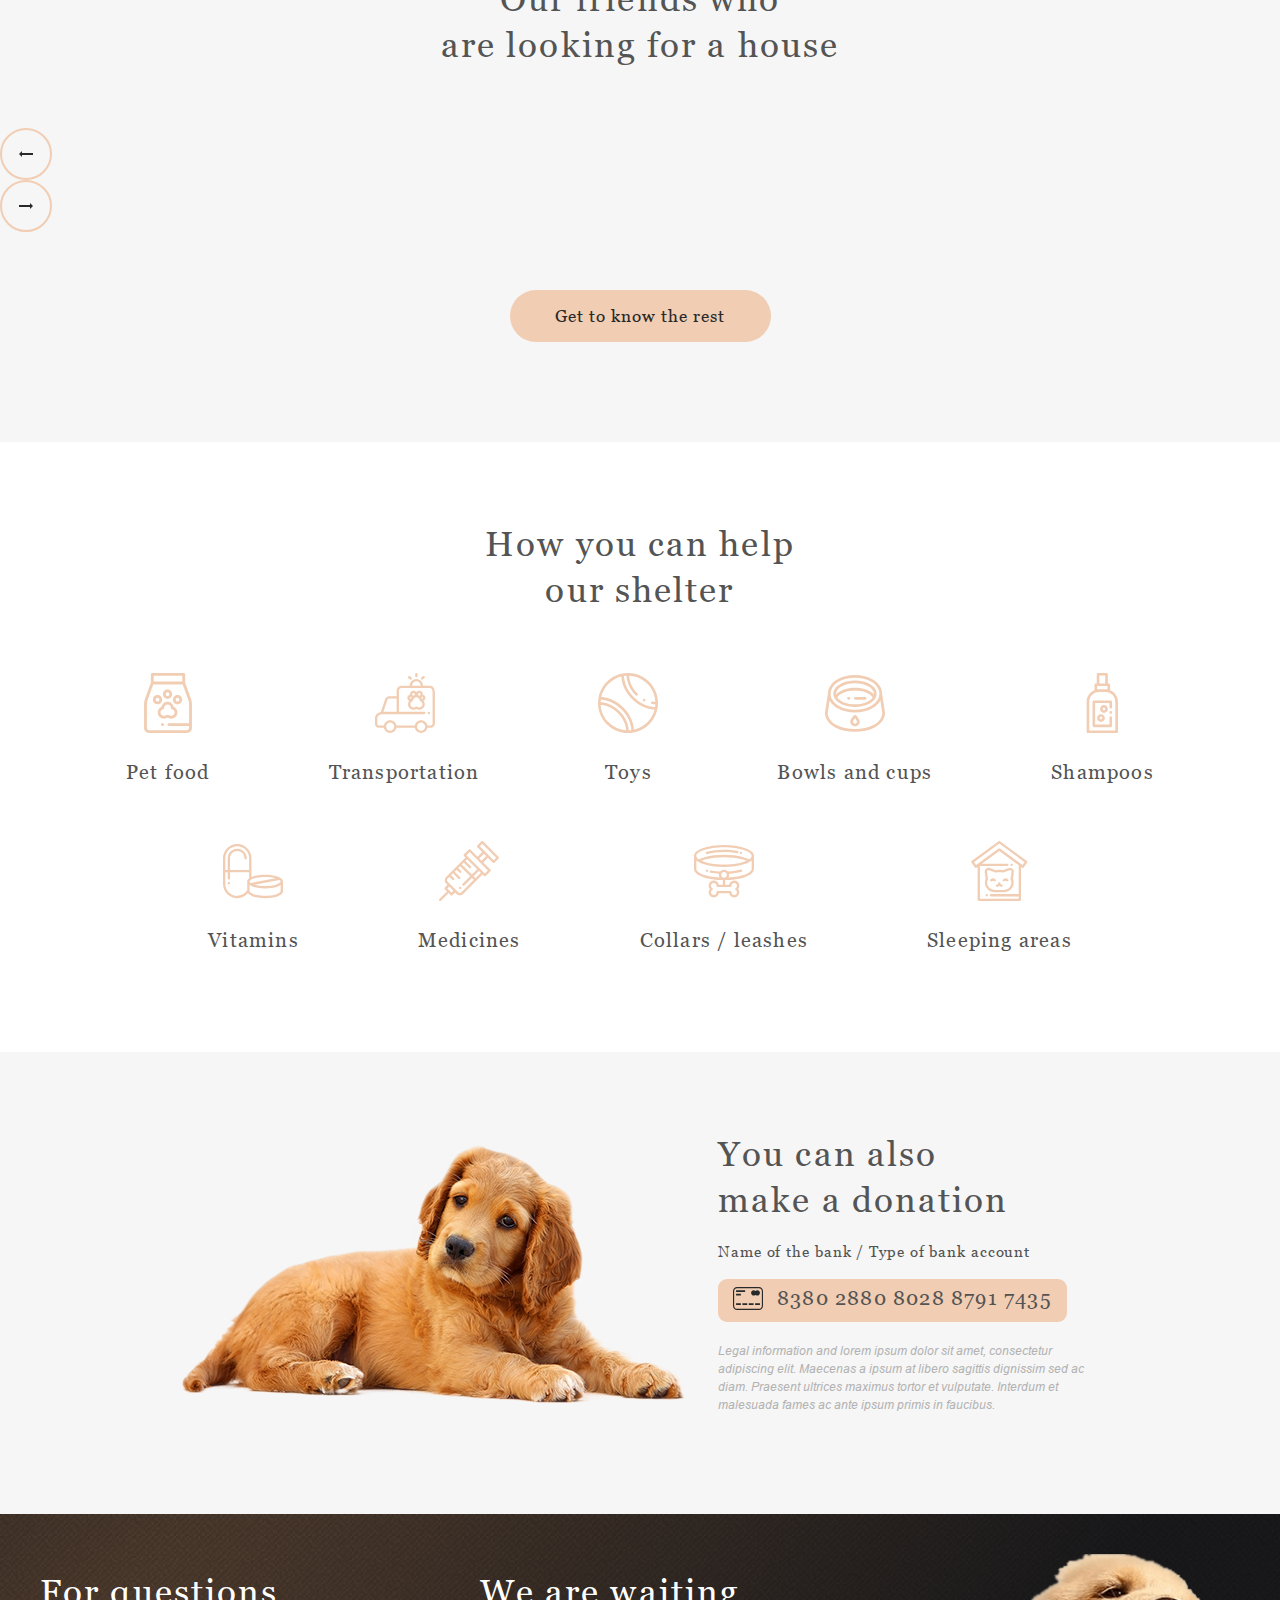
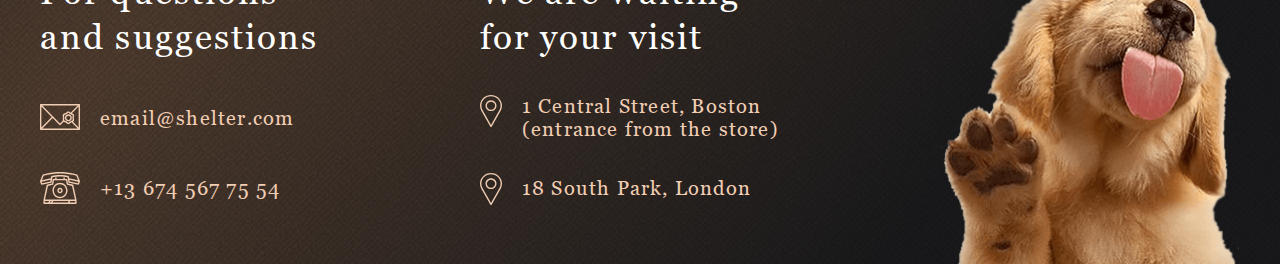
==== commit 2e47b4d6: "feat: remove html hardcoded pets cards; add css animations" ====
--- a/shelter/pages/main/index.html
+++ b/shelter/pages/main/index.html
@@ -72,30 +72,14 @@
 		<div class="pets__container">
 			<h3 class="pets__heading">Our friends who
 				are&nbsp;looking for a house</h3>
-			<div class="pets__slider">
-				<button class="pets__previous-card pets__slider-button"></button>
-				<div class="pets__card p-card1">
-					<picture class="p-card1__image pe-image">
-						<img src="../../assets/images/pets-katrine.png" alt="katrine">
-					</picture>
-					<span class="p-card1__pet-name pe-name">Katrine</span>
-					<button class="p-card1__button pe-button">Learn more</button>
-				</div>
-				<div class="pets__card p-card2">
-					<picture class="p-card2__image pe-image">
-						<img src="../../assets/images/pets-jennifer.png" alt="jennifer">
-					</picture>
-					<span class="p-card2__pet-name pe-name">Jennifer</span>
-					<button class="p-card2__button pe-button">Learn more</button>
-				</div>
-				<div class="pets__card p-card3">
-					<picture class="p-card3__image pe-image">
-						<img src="../../assets/images/pets-woody.png" alt="woody">
-					</picture>
-					<span class="p-card3__pet-name pe-name">Woody</span>
-					<button class="p-card3__button pe-button">Learn more</button>
-				</div>
-				<button class="pets__next-card pets__slider-button"></button>
+			<button class="pets__previous-card pets__slider-button"></button>
+			<button class="pets__next-card pets__slider-button"></button>
+			<div class="slider-wrapper">
+				<div class="pets__slider">
+					<div class="item-left sl-items"></div>
+					<div class="item-active sl-items"></div>
+					<div class="item-right sl-items"></div>
+				</div>
 			</div>
 			<a class="pets__button" href="../pets/index.html">Get to know the rest</a>
 		</div>
--- a/shelter/pages/main/style.css
+++ b/shelter/pages/main/style.css
@@ -1310,4 +1310,45 @@
 
 }
 
-/*Media 320 ends*/+/*Media 320 ends*/
+
+.slider-wrapper {
+    width: 885px;
+    overflow: hidden;
+}
+
+.pets__slider {
+    flex-wrap: nowrap;
+    position: relative;
+    /*left: -885px; remove-justify content*/
+}
+
+.sl-items {
+    display: flex;
+}
+
+@keyframes move-right {
+    from {left: 0;}
+    to {left: -885px;}
+}
+
+.transition-right {
+    animation-name: move-right;
+    animation-duration: 5s;
+}
+
+@keyframes move-left {
+    from {left: 0;}
+    to {left: 885px;}
+}
+
+.transition-left {
+    animation-name: move-left;
+    animation-duration: 5s;
+}
+
+
+/*
+.hiddenn {
+    display: none;
+}*/
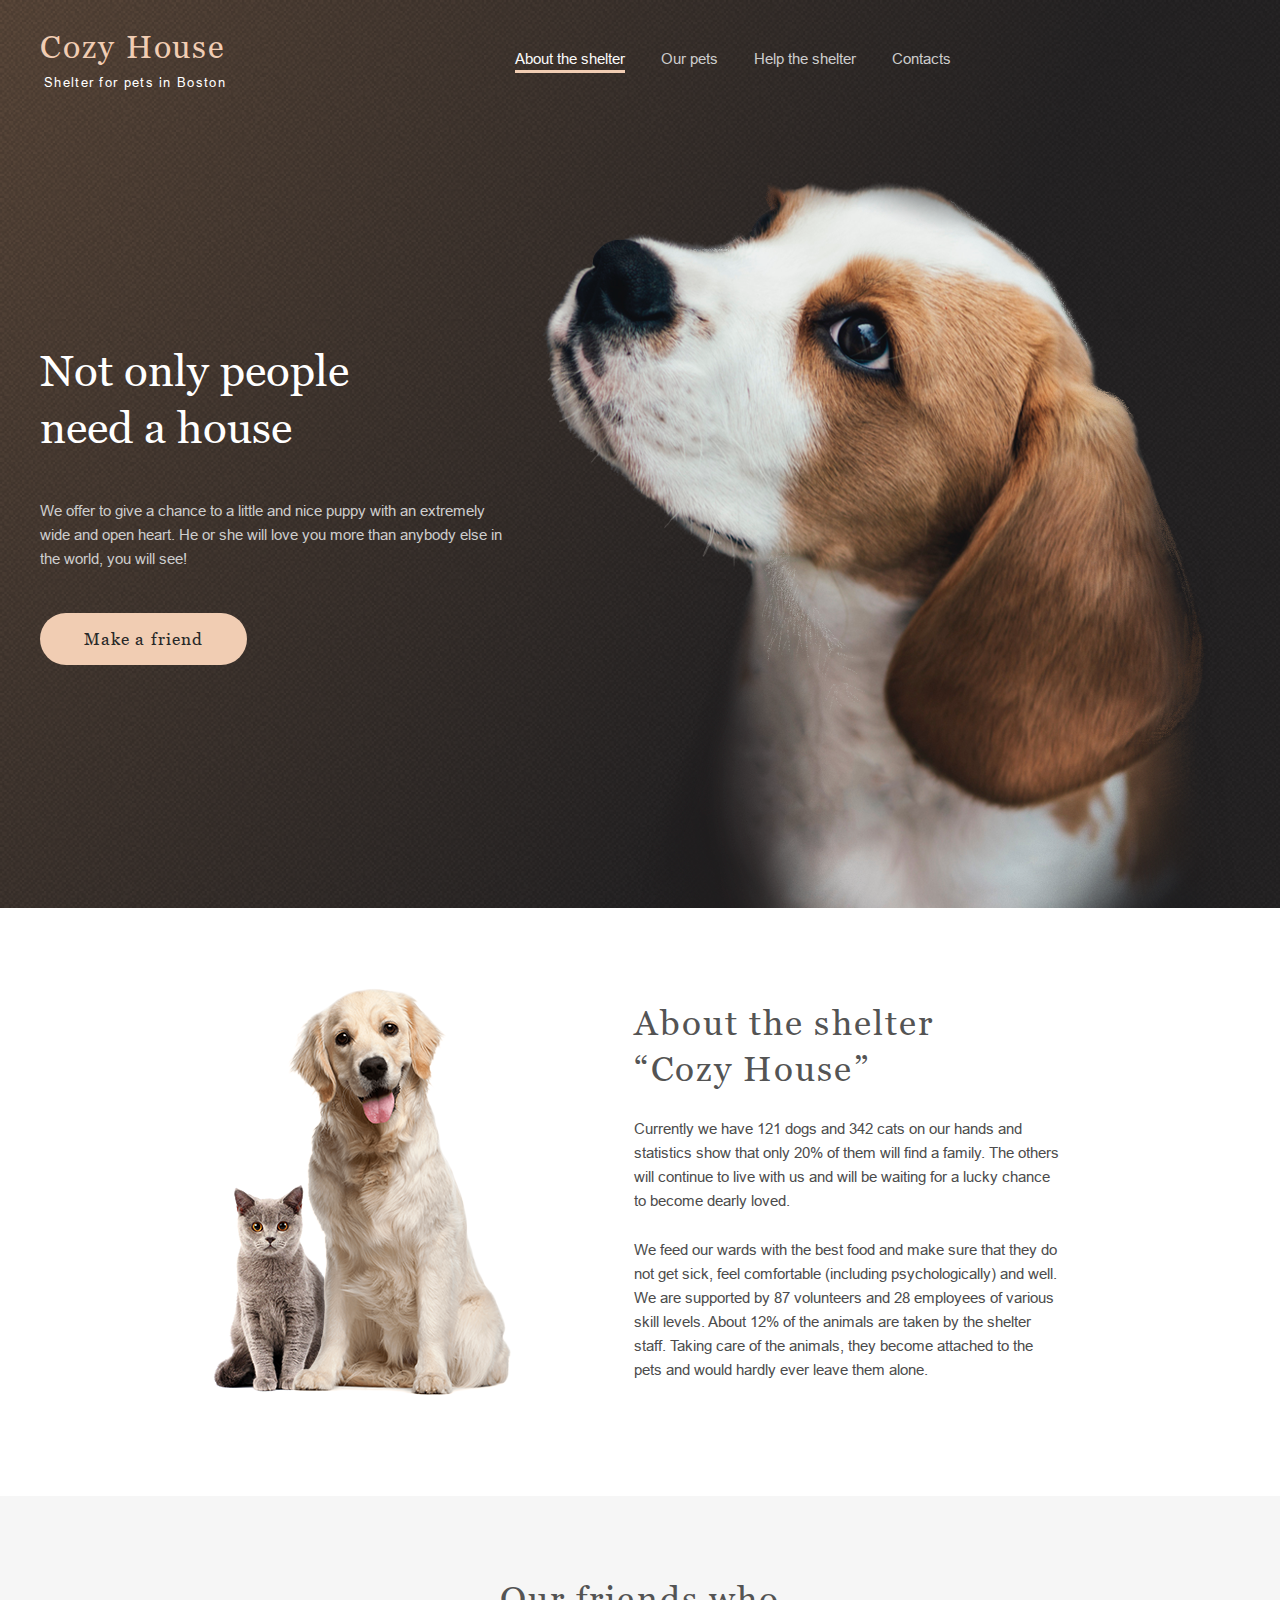
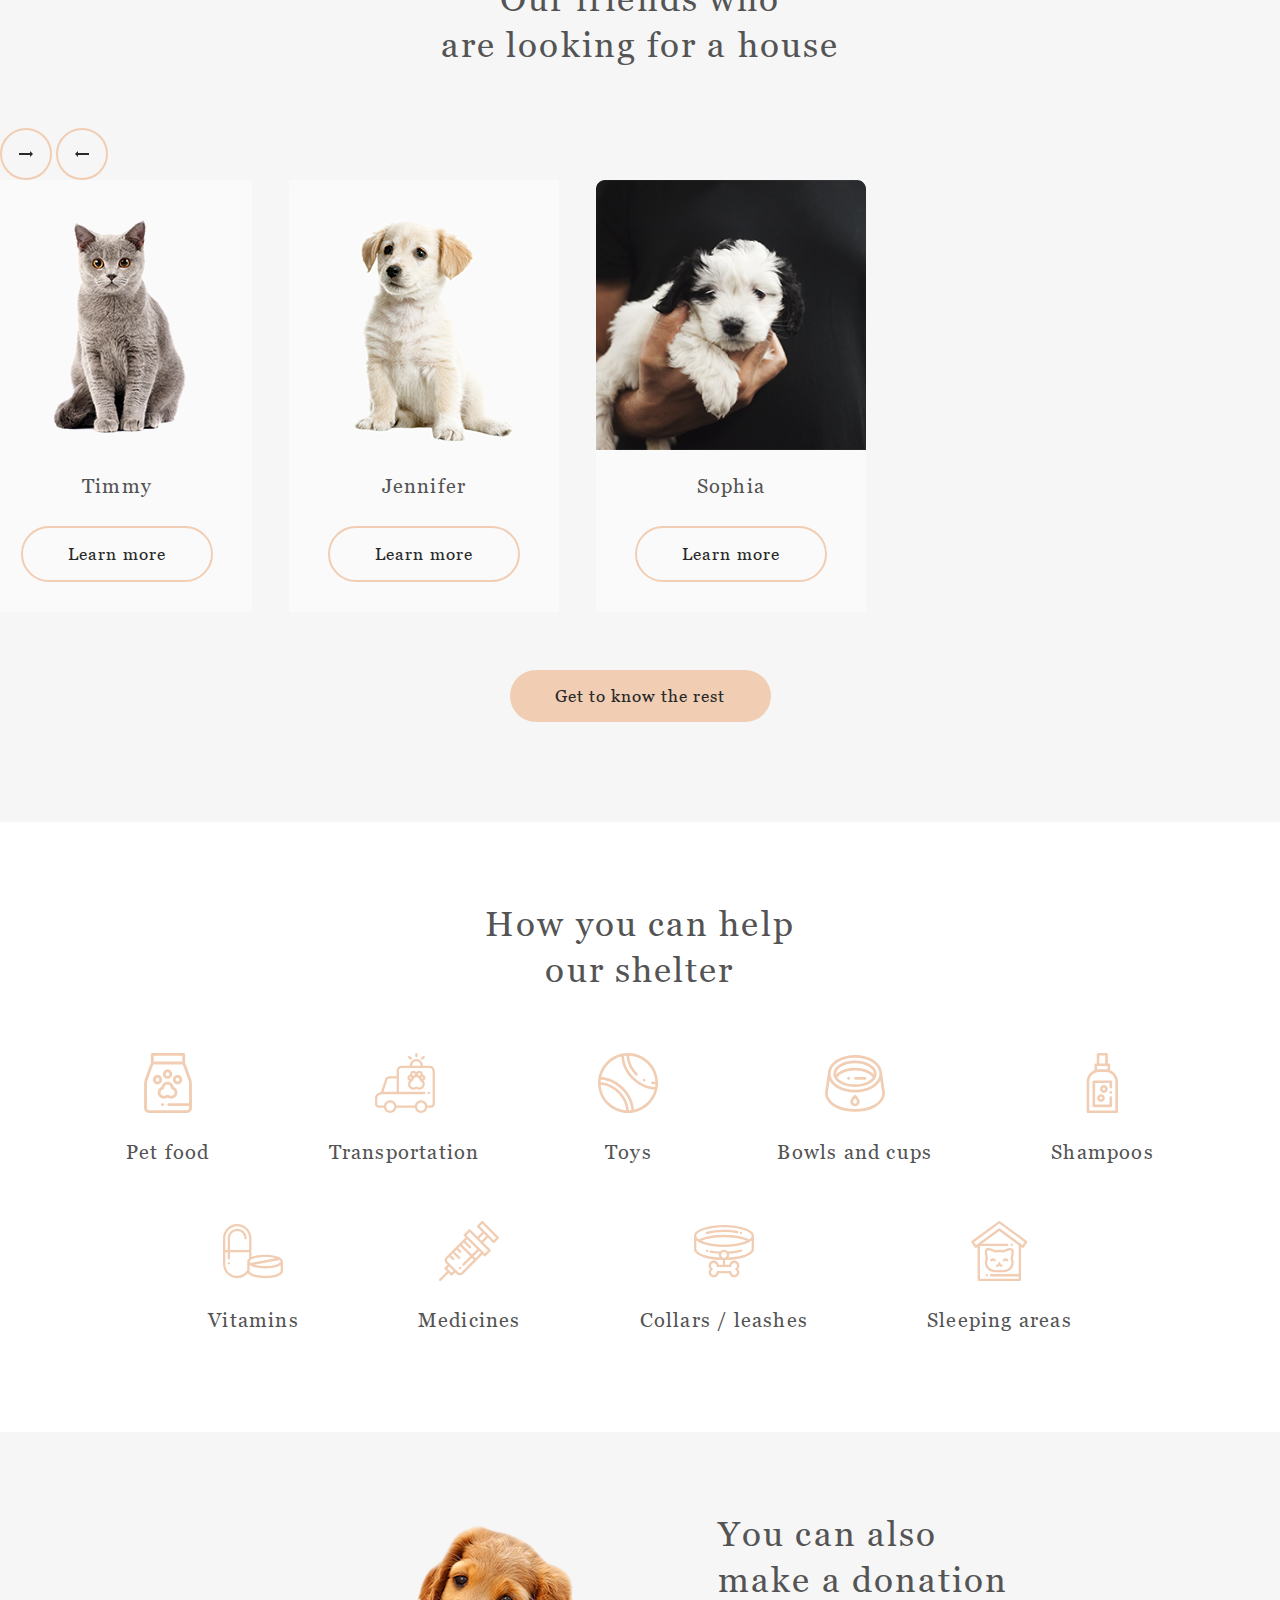
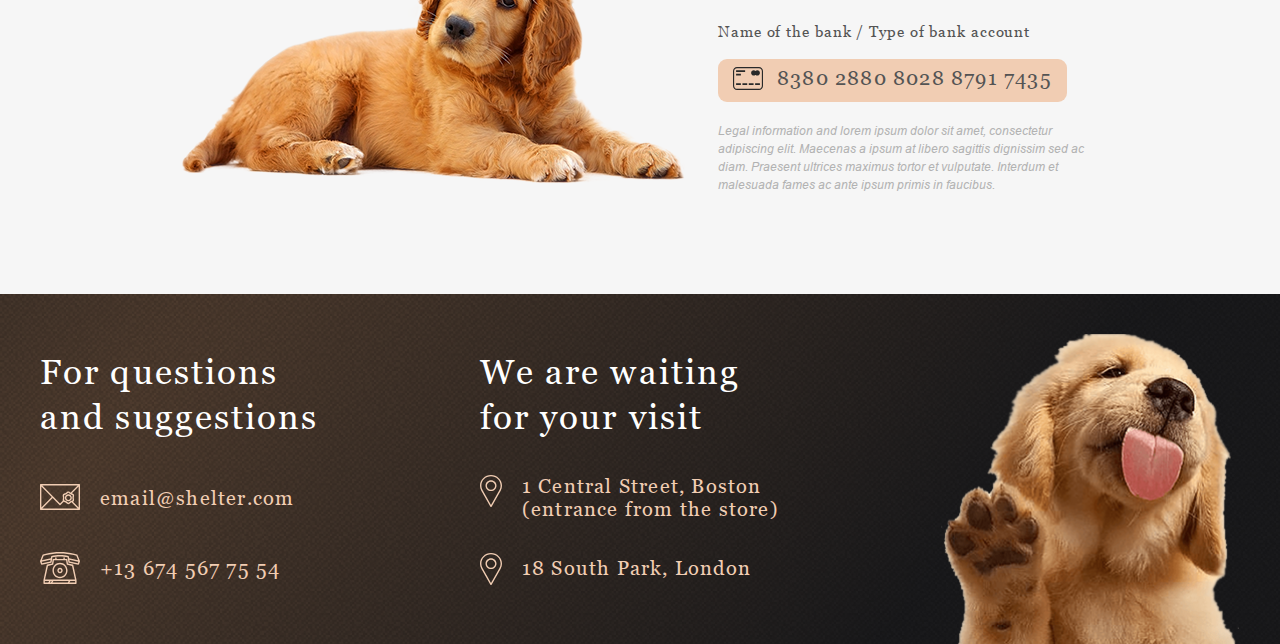
==== commit ede0359f: "feat: add additional wrapper for our-friends" ====
--- a/shelter/pages/main/index.html
+++ b/shelter/pages/main/index.html
@@ -72,13 +72,15 @@
 		<div class="pets__container">
 			<h3 class="pets__heading">Our friends who
 				are&nbsp;looking for a house</h3>
-			<button class="pets__previous-card pets__slider-button"></button>
-			<button class="pets__next-card pets__slider-button"></button>
-			<div class="slider-wrapper">
-				<div class="pets__slider">
-					<div class="item-left sl-items"></div>
-					<div class="item-active sl-items"></div>
-					<div class="item-right sl-items"></div>
+			<div class="pets__wrapper">
+				<button class="pets__next-card pets__slider-button"></button>
+				<button class="pets__previous-card pets__slider-button"></button>
+				<div class="slider-wrapper">
+					<div class="pets__slider">
+						<div class="item-left sl-items"></div>
+						<div class="item-active sl-items"></div>
+						<div class="item-right sl-items"></div>
+					</div>
 				</div>
 			</div>
 			<a class="pets__button" href="../pets/index.html">Get to know the rest</a>
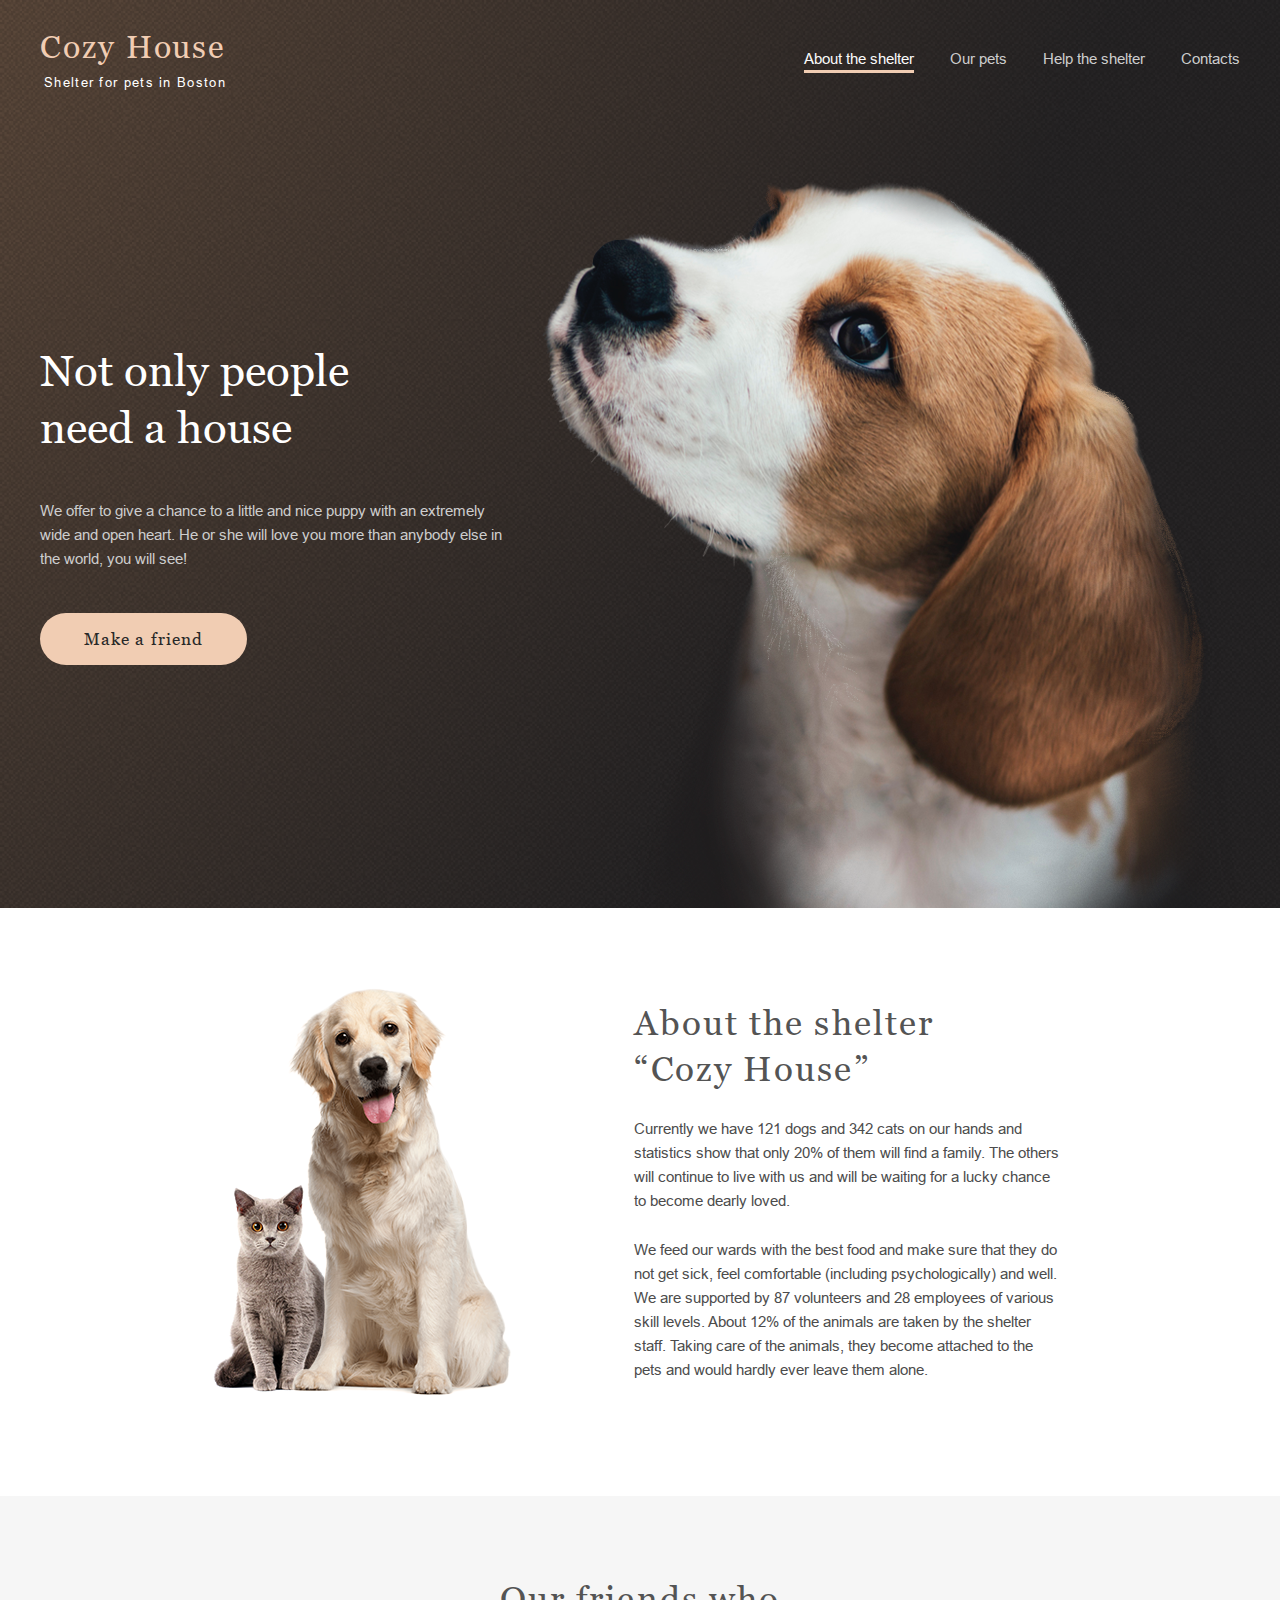
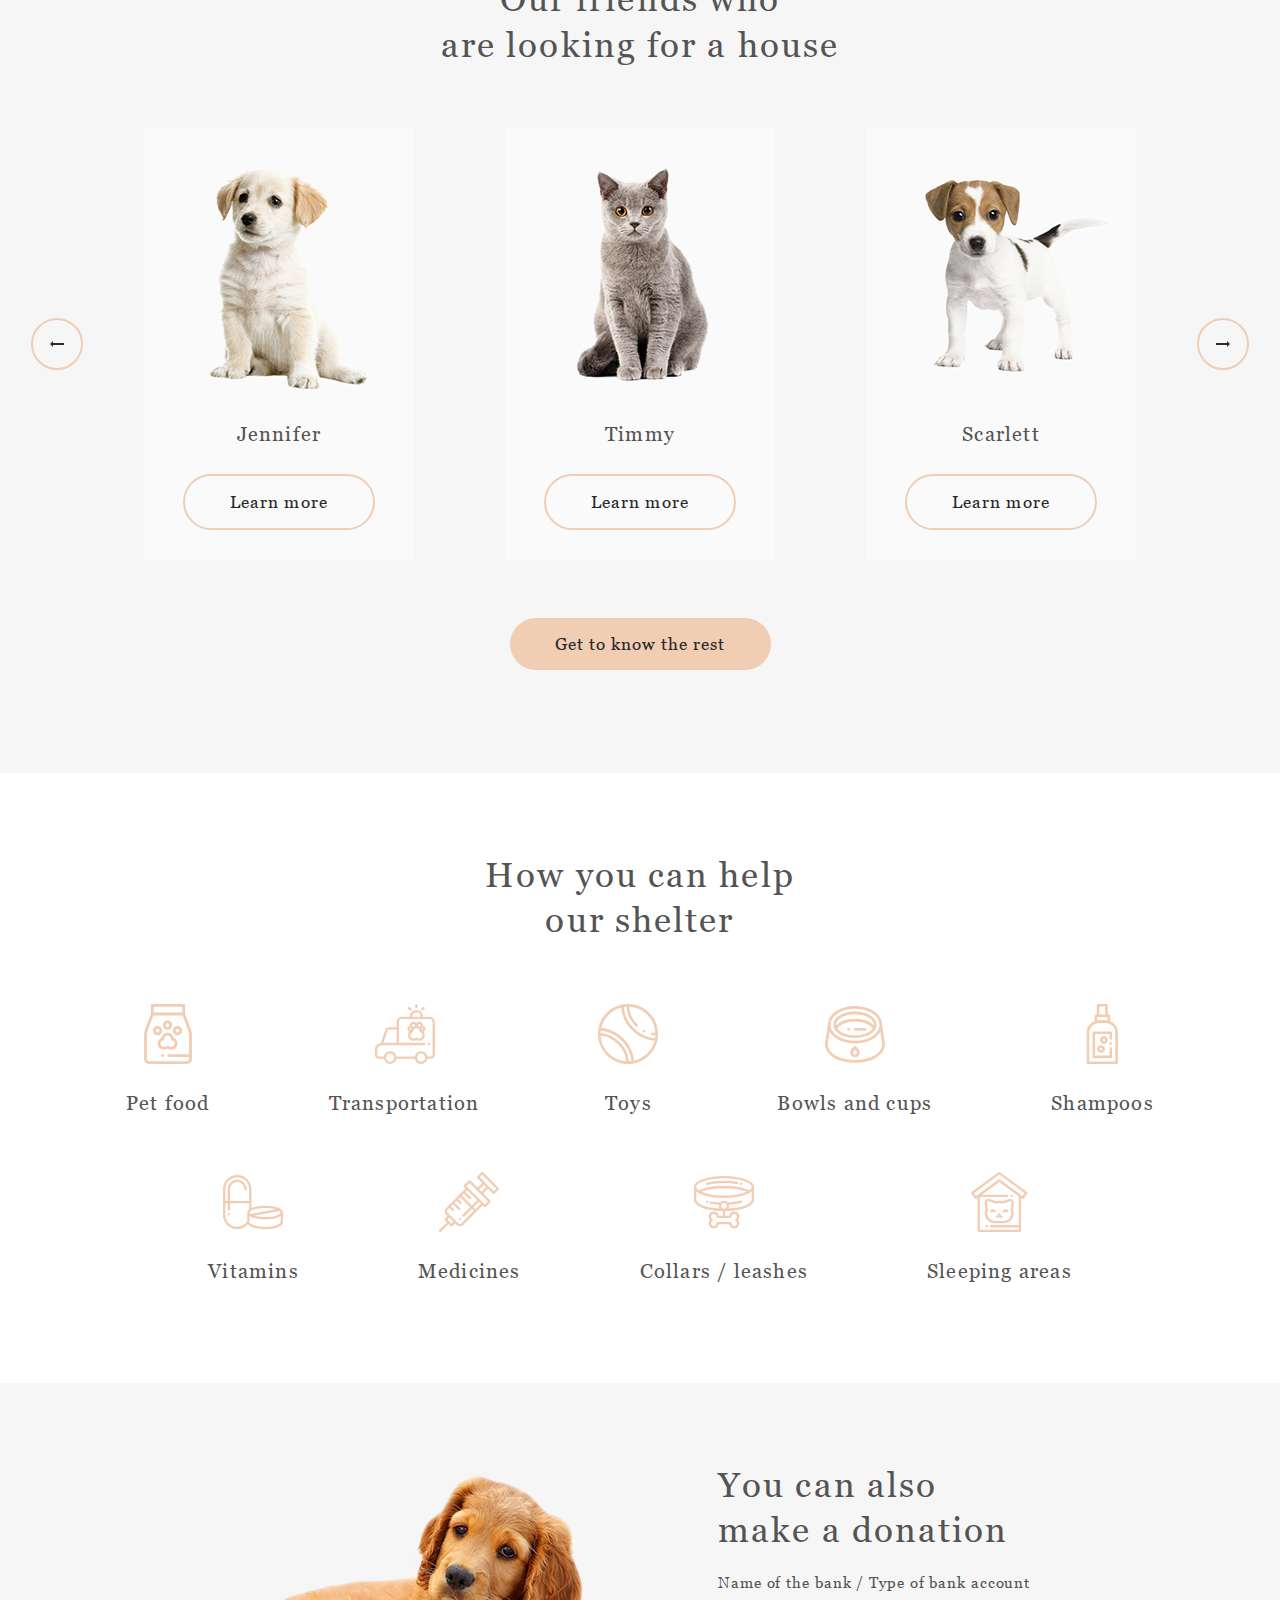
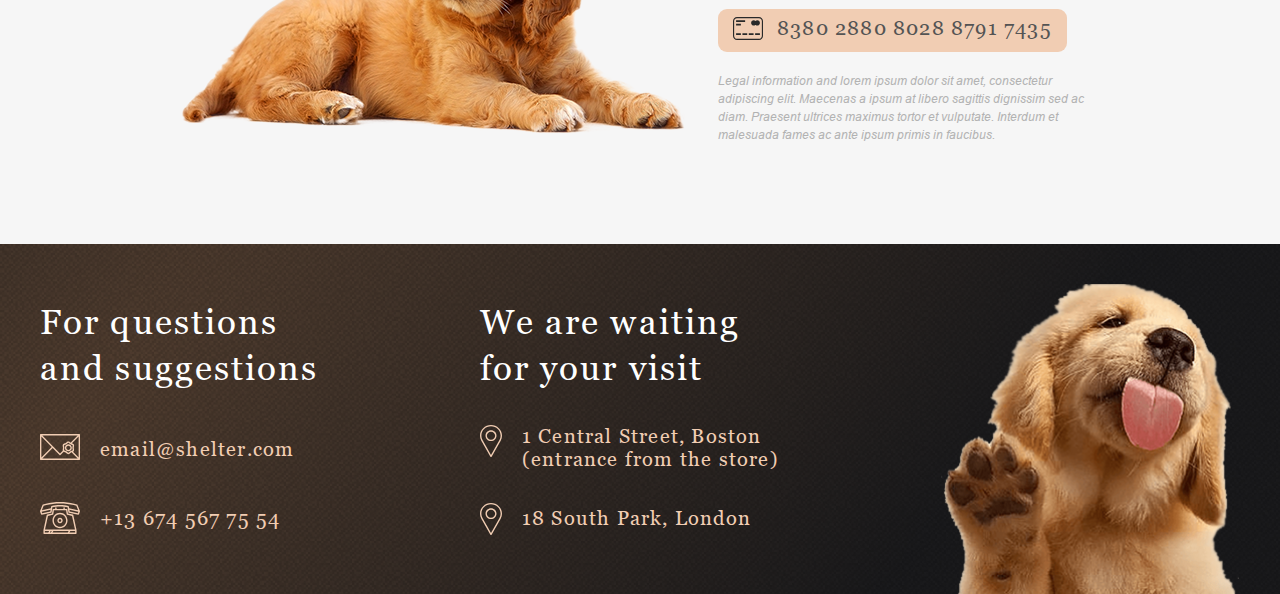
==== commit 08a84301: "feat: add draft modal window logic; css styles" ====
--- a/shelter/pages/main/index.html
+++ b/shelter/pages/main/index.html
@@ -84,6 +84,19 @@
 				</div>
 			</div>
 			<a class="pets__button" href="../pets/index.html">Get to know the rest</a>
+			<div class="modal-wrapper">
+				<div class="modal__overlay">
+					<div class="modal modal-charly" data-target="charly">
+						WindowCharly
+					</div>
+					<div class="modal modal-katrine" data-target="katrine">
+						WindowKatrine
+					</div>
+					<div class="modal modal-freddie" data-target="freddie">
+						WindowFreddie
+					</div>
+				</div>
+			</div>
 		</div>
 	</section>
 	<section id="help" class="main-page__help">
--- a/shelter/pages/main/style.css
+++ b/shelter/pages/main/style.css
@@ -163,6 +163,10 @@
 .burger-opened {
     transform: rotate(90deg);
     transition: ease all 1s;
+}
+
+.header__overlay {
+    display: none;
 }
 
 /*Header styles ends*/
@@ -414,7 +418,7 @@
     border: none;
     width: 16.313rem;
     height: 3.25rem;
-    margin-bottom: 6.25rem;
+    margin-bottom: 6.4rem;
 }
 
 .pets__button a {
@@ -729,9 +733,7 @@
     }
 
     /*Header 768 ends*/
-
     /*Not only 768 starts*/
-
     .not-only__container {
         flex-direction: column;
         margin-top: 3.125rem;
@@ -756,9 +758,7 @@
     }
 
     /*Not only 768 ends*/
-
     /*About 768 starts*/
-
     .about__container {
         flex-direction: column;
         align-items: center;
@@ -781,9 +781,7 @@
     }
 
     /*About 768 ends*/
-
     /*Pets 768 starts*/
-
     .pets__heading {
         width: 53%;
     }
@@ -816,9 +814,7 @@
     }
 
     /*Pets 768 ends*/
-
     /*Help 768 starts*/
-
     .help__heading {
         width: 41%;
     }
@@ -835,9 +831,7 @@
     }
 
     /*Help 768 ends*/
-
     /*Donation 768 starts*/
-
     .donation__container {
         flex-direction: column;
         padding-bottom: 6rem;
@@ -857,9 +851,7 @@
     }
 
     /*Donation 768 ends*/
-
     /*Footer 768 starts*/
-
     .footer__container {
         flex-wrap: wrap;
         padding-top: 1.875rem;
@@ -895,7 +887,7 @@
 
 /*Media 320 starts*/
 
-@media screen and (max-width: 767px){
+@media screen and (max-width: 767px) {
     .header__navbar {
         display: flex;
         align-items: center;
@@ -948,12 +940,12 @@
         display: none;
     }
 
-    .header-active ~ .header__overlay{
+    .header-active ~ .header__overlay {
         display: block;
     }
 }
 
-@media screen and (max-width: 750px){
+@media screen and (max-width: 750px) {
     .not-only__heading {
         font-size: 2.188rem;
         letter-spacing: 0.06em;
@@ -982,7 +974,7 @@
     }
 }
 
-@media screen and (max-width: 670px){
+@media screen and (max-width: 670px) {
     .not-only__heading {
         font-size: 1.875rem;
         letter-spacing: 0.06em;
@@ -1036,7 +1028,7 @@
 
 @media screen and (max-width: 500px) {
 
-    .donation__dog  img {
+    .donation__dog img {
         max-width: 100%;
     }
 
@@ -1048,7 +1040,7 @@
         padding-left: 1.2rem;
     }
 
-    .not-only__content  {
+    .not-only__content {
         padding: 0;
         margin: 0;
         width: 93%;
@@ -1073,8 +1065,8 @@
         padding-top: 6.5rem;
     }
 
-    .not-only__puppy img{
-       padding-right: 0.625rem;
+    .not-only__puppy img {
+        padding-right: 0.625rem;
     }
 
     .about__container {
@@ -1313,8 +1305,18 @@
 /*Media 320 ends*/
 
 .slider-wrapper {
-    width: 885px;
+    width: 992px;
     overflow: hidden;
+}
+
+.pets__wrapper {
+    display: flex;
+    align-items: center;
+    justify-content: space-around;
+}
+
+.pets__next-card {
+    order: 2;
 }
 
 .pets__slider {
@@ -1323,13 +1325,29 @@
     /*left: -885px; remove-justify content*/
 }
 
+.pets__slider-button {
+    margin-bottom: 58px;
+}
+
+.item-active, .item-right, .item-left {
+    gap: 54px;
+}
+
+.pets__card:last-child {
+    margin-right: 0;
+}
+
 .sl-items {
     display: flex;
 }
 
 @keyframes move-right {
-    from {left: 0;}
-    to {left: -885px;}
+    from {
+        left: 0;
+    }
+    to {
+        left: -1050px;
+    }
 }
 
 .transition-right {
@@ -1338,8 +1356,12 @@
 }
 
 @keyframes move-left {
-    from {left: 0;}
-    to {left: 885px;}
+    from {
+        left: 0;
+    }
+    to {
+        left: 1050px;
+    }
 }
 
 .transition-left {
@@ -1347,8 +1369,128 @@
     animation-duration: 5s;
 }
 
+@media screen and (max-width: 1050px) {
+
+    .slider-wrapper {
+        width: 580px;
+        overflow: hidden;
+    }
+
+    .pets__slider {
+        width: 290px;
+    }
+
+    .item-active, .item-right, .item-left {
+        gap: 0;
+    }
+
+    .pets__card {
+        margin-right: 40px;
+    }
+
+    @keyframes move-right {
+        from {
+            left: 0;
+        }
+        to {
+            left: -585px;
+        }
+    }
+
+    @keyframes move-left {
+        from {
+            left: 0;
+        }
+        to {
+            left: 585px;
+        }
+    }
+}
+
+@media screen and (max-width: 500px) {
+    .pets__wrapper {
+        flex-wrap: wrap;
+        row-gap: 20px;
+    }
+
+    .pets__card {
+        margin: 0 0 0 30px;
+    }
+
+    .pets__slider {
+        margin-bottom: 0;
+    }
+
+    .pets__slider-button {
+        margin: 0 0 43px;
+    }
+
+    .pets__next-card {
+        margin-right: 24px;
+    }
+
+    .pets__previous-card {
+        margin-left: 22px;
+    }
+
+    @keyframes move-right {
+        from {
+            left: 0;
+        }
+        to {
+            left: -300px;
+        }
+    }
+
+    @keyframes move-left {
+        from {
+            left: 0;
+        }
+        to {
+            left: 300px;
+        }
+    }
+}
 
 /*
-.hiddenn {
+modal starts*/
+
+/*.modal-wrapper {
+ display: none;
+}*/
+
+.modal__overlay {
+    position: fixed;
+    left: 0;
+    top: 0;
+    right: 0;
+    bottom: 0;
+    background-color: rgba(0,0,0,0.7);
+    display: flex;
+    justify-content: center;
+    align-items: center;
+    height: 100vh;
+    width: 100%;
+    opacity: 0;
+    visibility: hidden;
+    transition: all 0.3s ease-in-out;
+}
+
+.modal {
+    background-color: #FFFFFF;
+    width: 300px;
+    height: 300px;
+    align-items: center;
+    justify-content: center;
     display: none;
-}*/
+}
+
+.modal-overlay--visible {
+    opacity: 1;
+    visibility: visible;
+    transition: all 0.3s ease-in-out;
+}
+
+.modal--visible {
+    display: flex;
+}
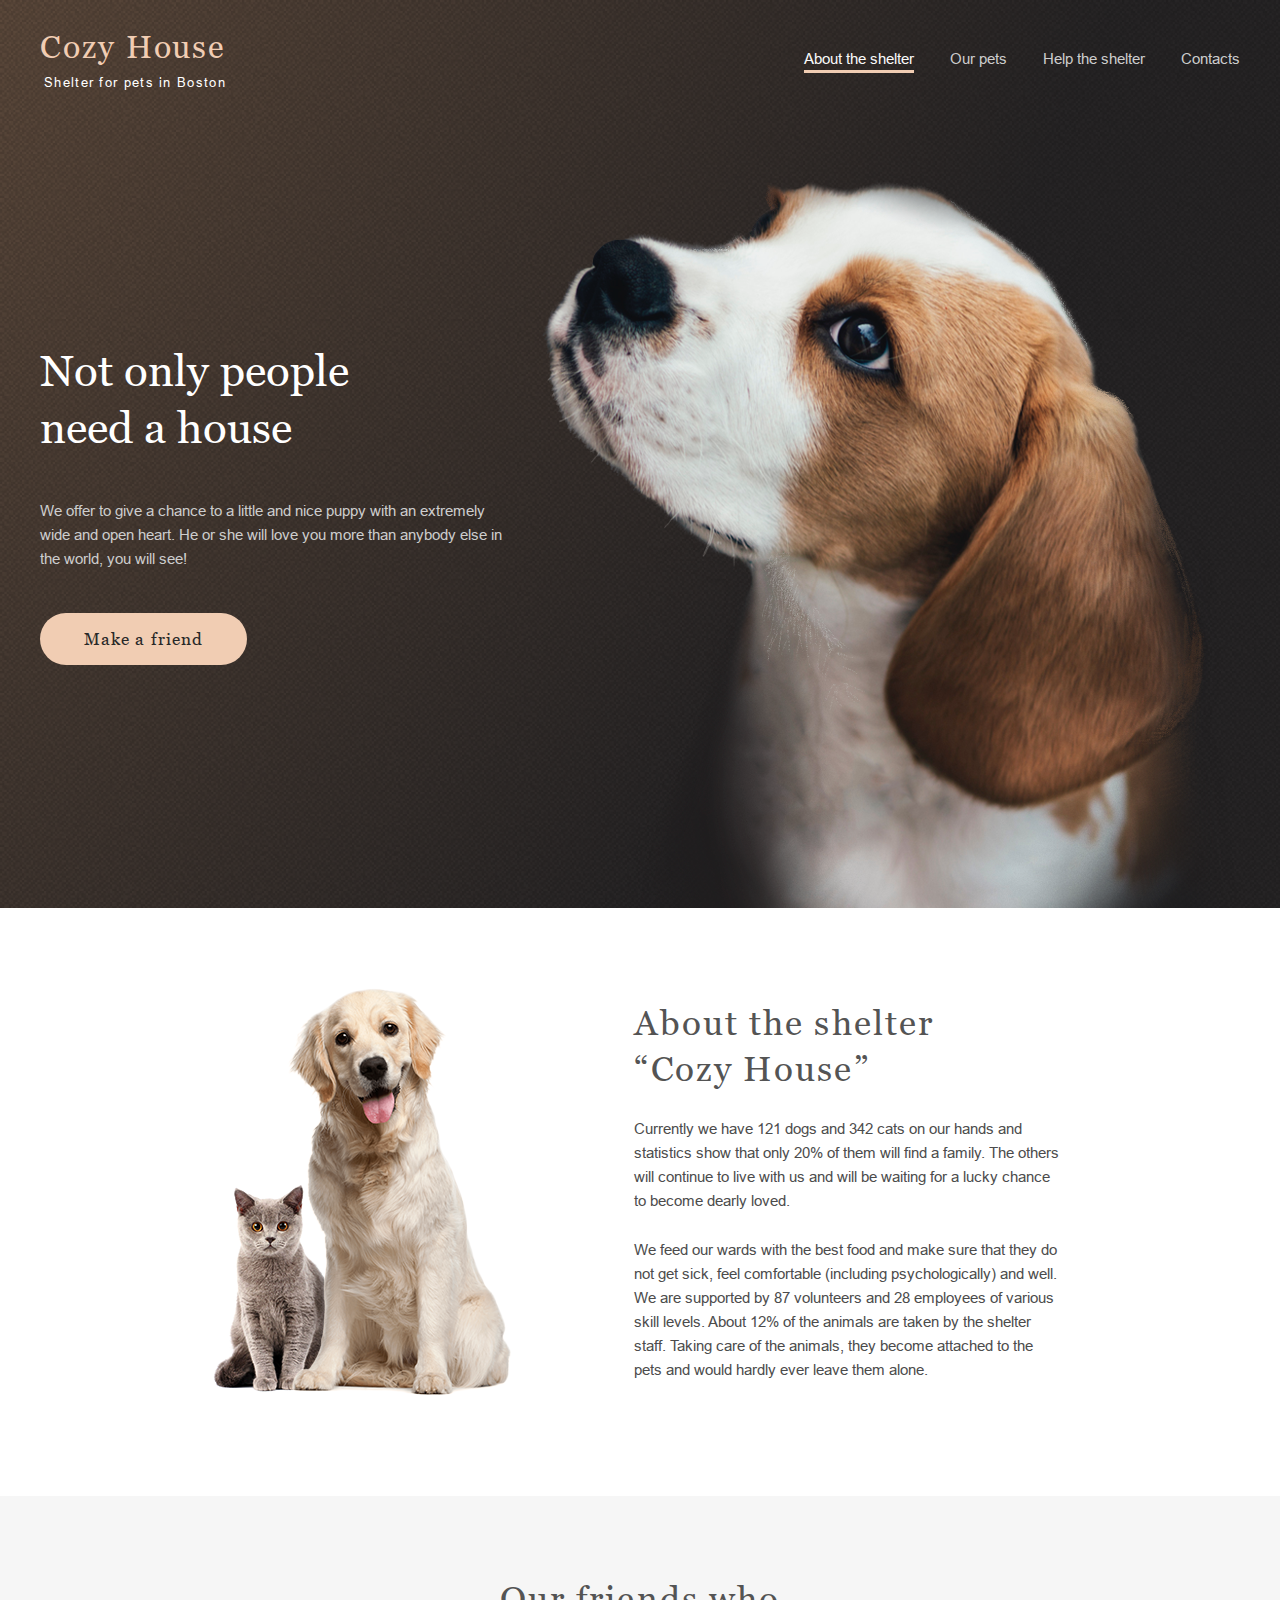
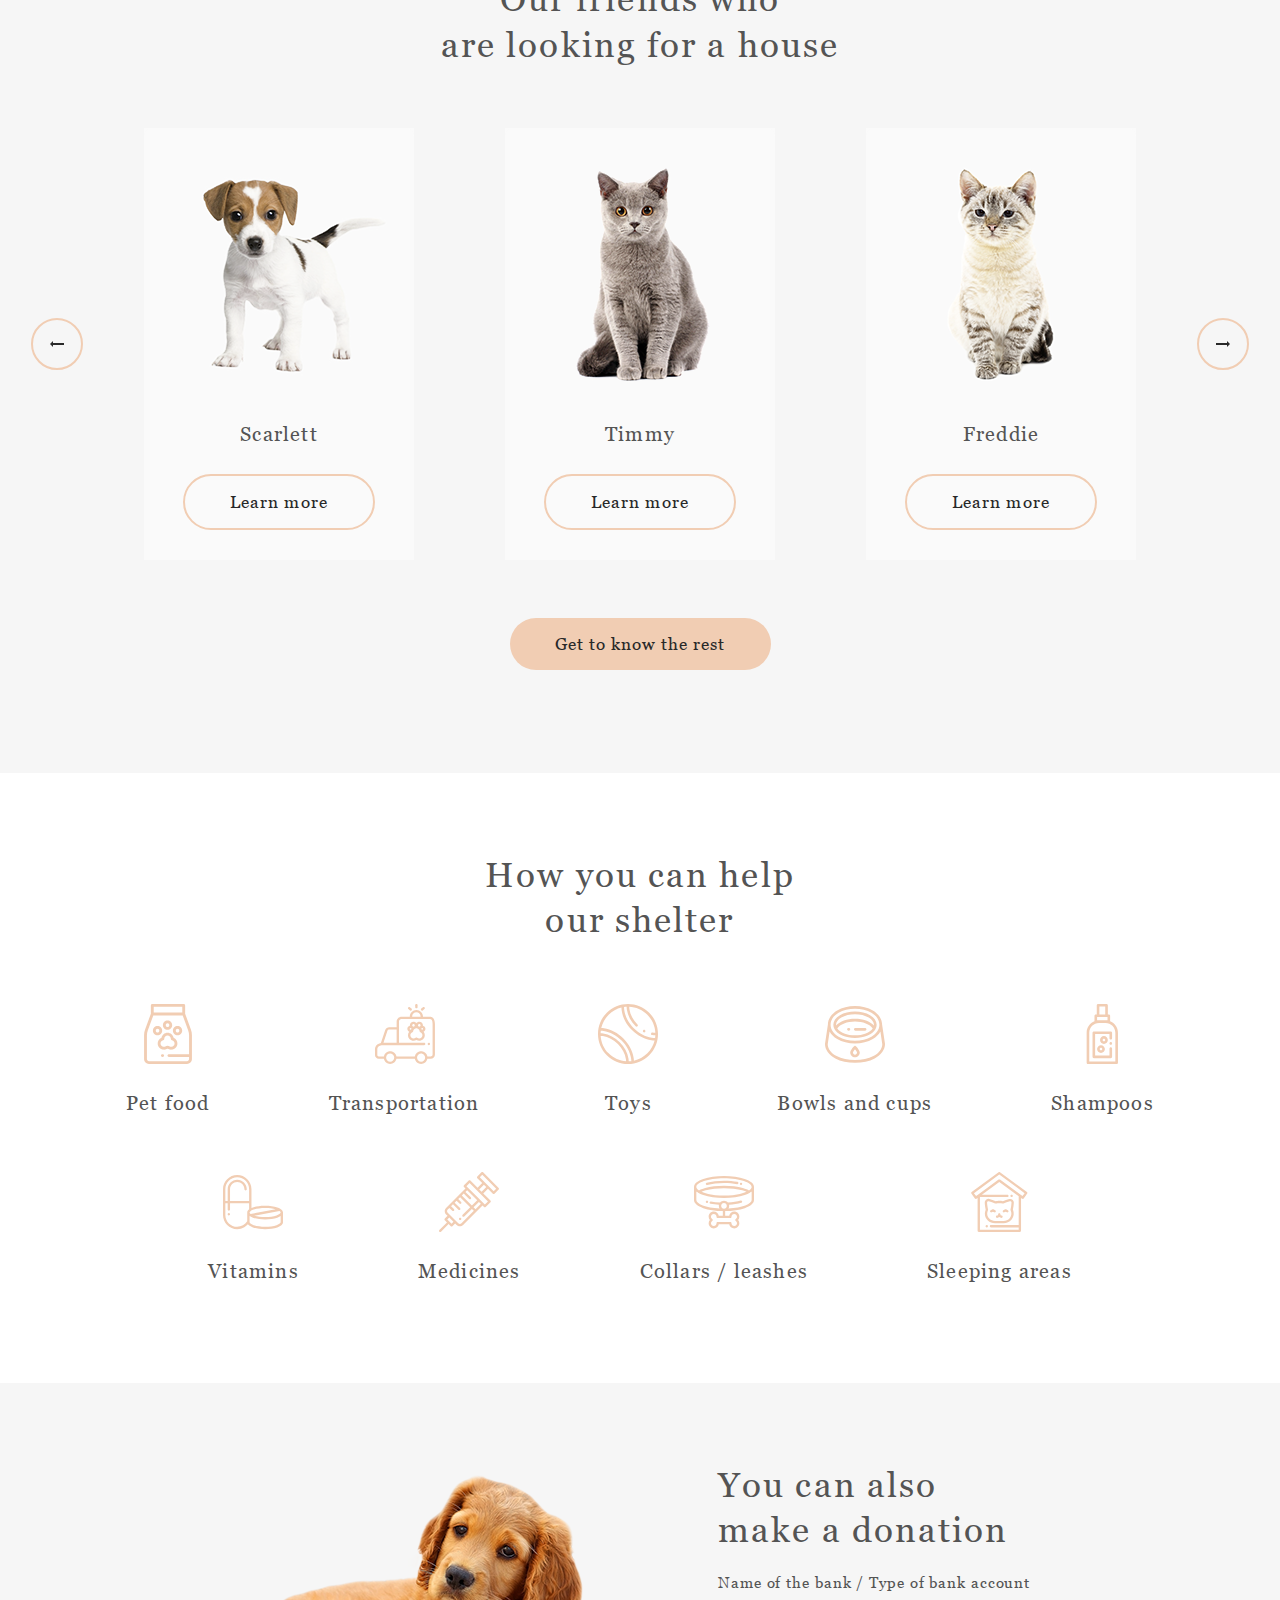
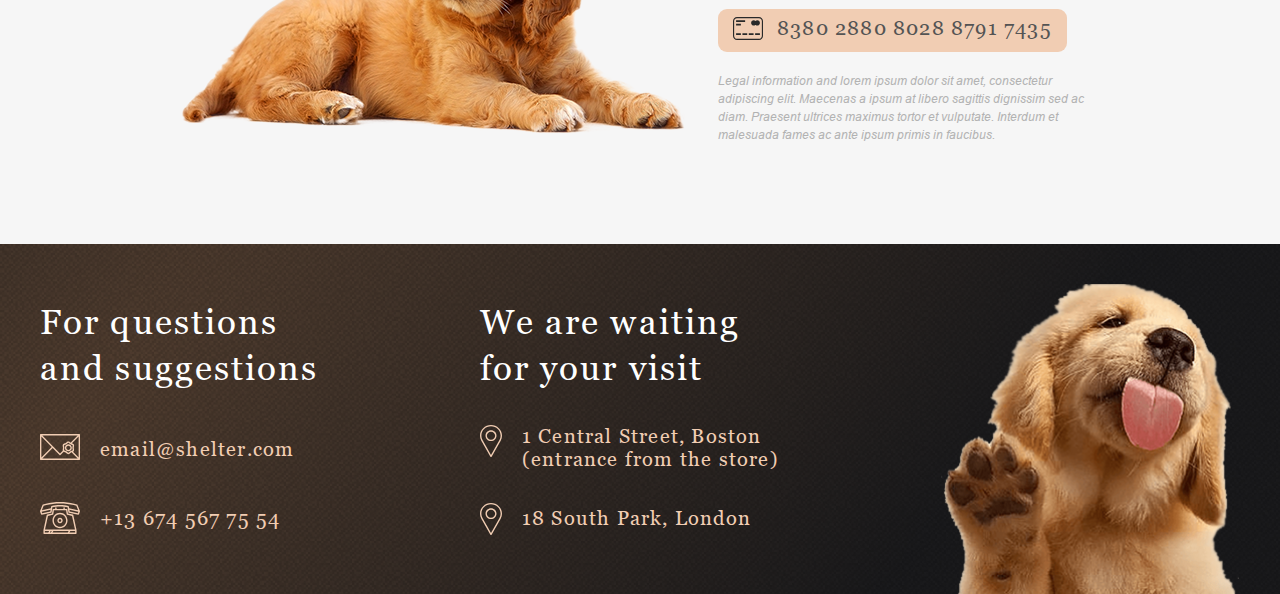
==== commit 11519cba: "feat: add modal mock" ====
--- a/shelter/pages/main/index.html
+++ b/shelter/pages/main/index.html
@@ -87,14 +87,34 @@
 			<div class="modal-wrapper">
 				<div class="modal__overlay">
 					<div class="modal modal-charly" data-target="charly">
-						WindowCharly
+						<button class="modal-exit"></button>
+						<picture class="modal__picture">
+							<img src="../../assets/images/pets-charly.png" alt="charly">
+						</picture>
+						<div class="modal-content-wrapper">
+							<div class="modal__content">
+								<h3 class="modal__header">Charly</h3>
+								<h4 class="modal__sub-header">Dog - Labrador</h4>
+								<p class="modal__description">Jennifer is a sweet 2 months old Labrador that is patiently
+									waiting to find a new forever home. This girl really enjoys being able to go outside to
+									run and play, but won't hesitate to play up a storm in the house if she has all of her
+									favorite toys.</p>
+								<ul class="modal__list">
+									<li class="modal-list__item">Age: <span>2 months</span></li>
+									<li class="modal-list__item">Inoculations: <span>none</span></li>
+									<li class="modal-list__item">Diseases: <span>none</span></li>
+									<li class="modal-list__item">Parasites: <span>none</span></li>
+								</ul>
+							</div>
+						</div>
 					</div>
-					<div class="modal modal-katrine" data-target="katrine">
-						WindowKatrine
-					</div>
-					<div class="modal modal-freddie" data-target="freddie">
-						WindowFreddie
-					</div>
+					<div class="modal modal-jennifer" data-target="jennifer"></div>
+					<div class="modal modal-sophia" data-target="sophia"></div>
+					<div class="modal modal-woody" data-target="woody"></div>
+					<div class="modal modal-scarlett" data-target="scarlett"></div>
+					<div class="modal modal-katrine" data-target="katrine"></div>
+					<div class="modal modal-timmy" data-target="timmy"></div>
+					<div class="modal modal-freddie" data-target="freddie"></div>
 				</div>
 			</div>
 		</div>
--- a/shelter/pages/main/style.css
+++ b/shelter/pages/main/style.css
@@ -1452,12 +1452,7 @@
     }
 }
 
-/*
-modal starts*/
-
-/*.modal-wrapper {
- display: none;
-}*/
+/* POP_UP starts*/
 
 .modal__overlay {
     position: fixed;
@@ -1477,12 +1472,35 @@
 }
 
 .modal {
+    position: relative;
     background-color: #FFFFFF;
-    width: 300px;
-    height: 300px;
+    width: 900px;
+    height: 500px;
     align-items: center;
     justify-content: center;
     display: none;
+    border-radius: 10px;
+    gap: 29px;
+}
+
+.modal-exit {
+    position: absolute;
+    right: -40px;
+    top: -50px;
+    border: 2px solid #F1CDB3;
+    border-radius: 100px;
+    background-repeat: no-repeat;
+    background-color: transparent;
+    background-position: center center;
+    width: 0.875rem;
+    height: 0.375rem;
+    padding: 1.5rem;
+    background-image: url("../../assets/icons/modal-exit-vector.svg");
+}
+
+.modal-exit:hover {
+    background-color: #F1CDB3;
+    transition: all 0.5s ease-in-out;
 }
 
 .modal-overlay--visible {
@@ -1494,3 +1512,81 @@
 .modal--visible {
     display: flex;
 }
+
+/* POP_UP ends*/
+
+.modal__picture {
+    width: 55.5%;
+}
+
+.modal__picture img{
+    width: 100%;
+    filter: brightness(103%);
+}
+
+.modal-content-wrapper {
+    width: 44.5%;
+    display: flex;
+}
+
+.modal__content {
+    width: 87.75%;
+}
+
+.modal__header {
+    font-family: 'Georgia', serif;
+    font-style: normal;
+    font-weight: 400;
+    font-size: 35px;
+    line-height: 130%;
+    letter-spacing: 0.06em;
+    color: #000000;
+    margin-bottom: 10px;
+}
+
+.modal__sub-header {
+    font-family: 'Georgia', serif;
+    font-style: normal;
+    font-weight: 400;
+    font-size: 20px;
+    line-height: 115%;
+    letter-spacing: 0.06em;
+    color: #000000;
+    margin-bottom: 40px;
+}
+
+.modal__description {
+    font-family: 'Georgia', serif;
+    font-style: normal;
+    font-weight: 400;
+    font-size: 15px;
+    line-height: 110%;
+    letter-spacing: 0.06em;
+    color: #000000;
+    margin-bottom: 40px;
+}
+
+.modal__list {
+    list-style: none;
+}
+
+.modal__list li::before {
+    content: "\2022";
+    color: #F1CDB3;
+    margin-right: 10px;
+}
+
+.modal-list__item {
+    font-family: 'Georgia', serif;
+    font-style: normal;
+    font-weight: 700;
+    font-size: 15px;
+    line-height: 110%;
+    letter-spacing: 0.06em;
+    color: #000000;
+    margin-bottom: 10px;
+}
+
+.modal-list__item span {
+    font-weight: 400;
+}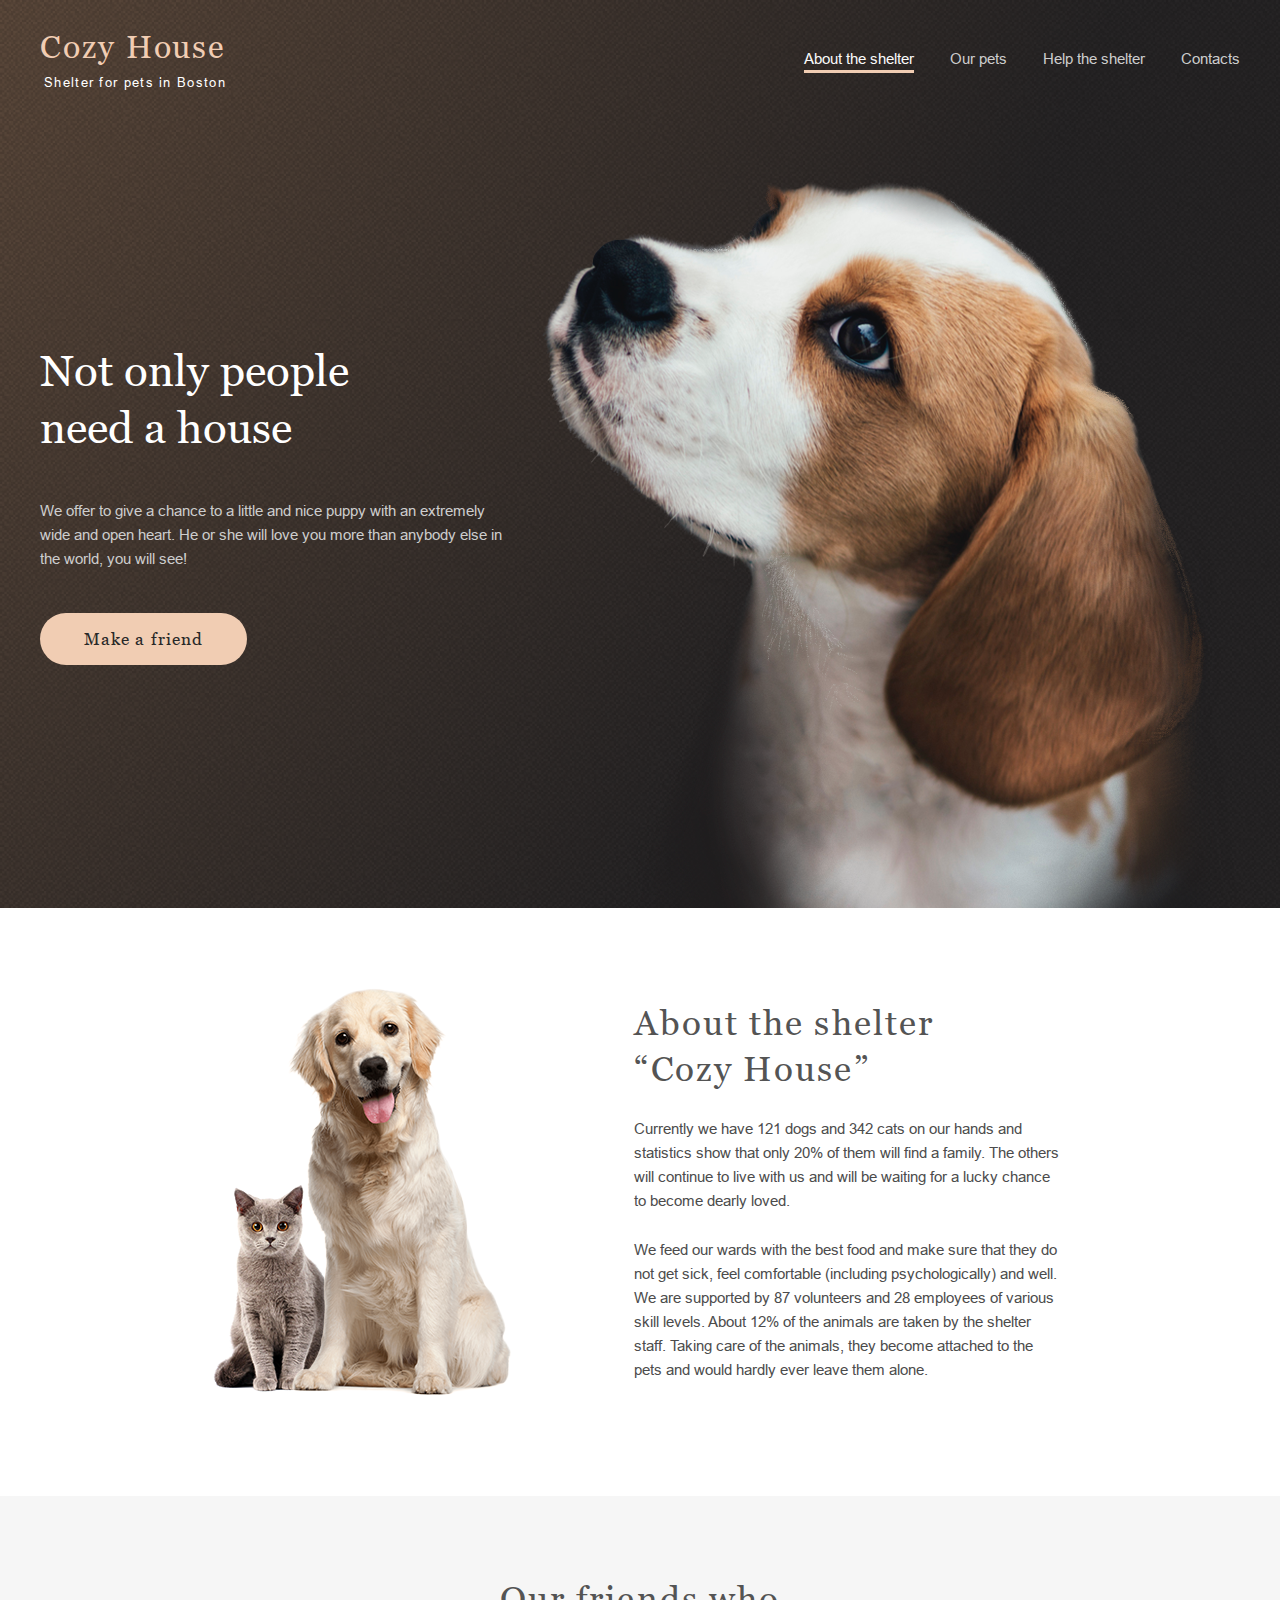
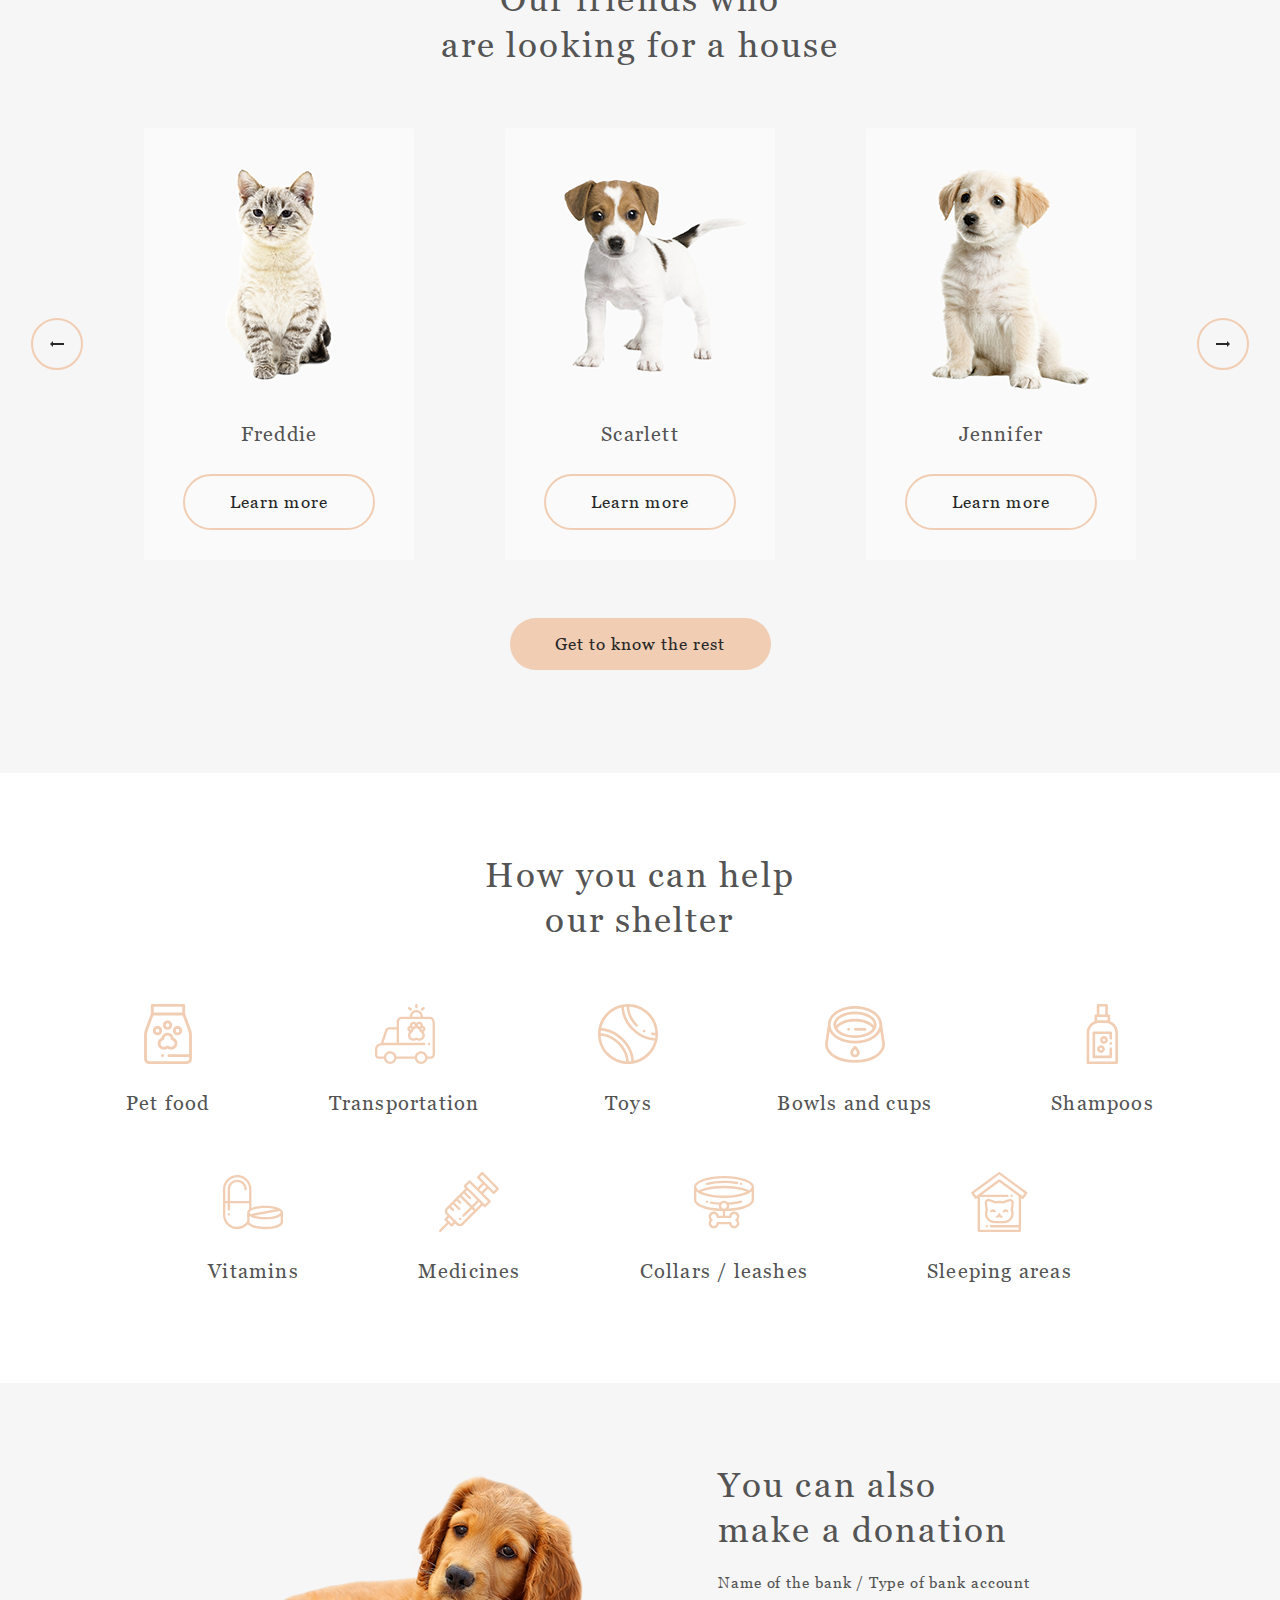
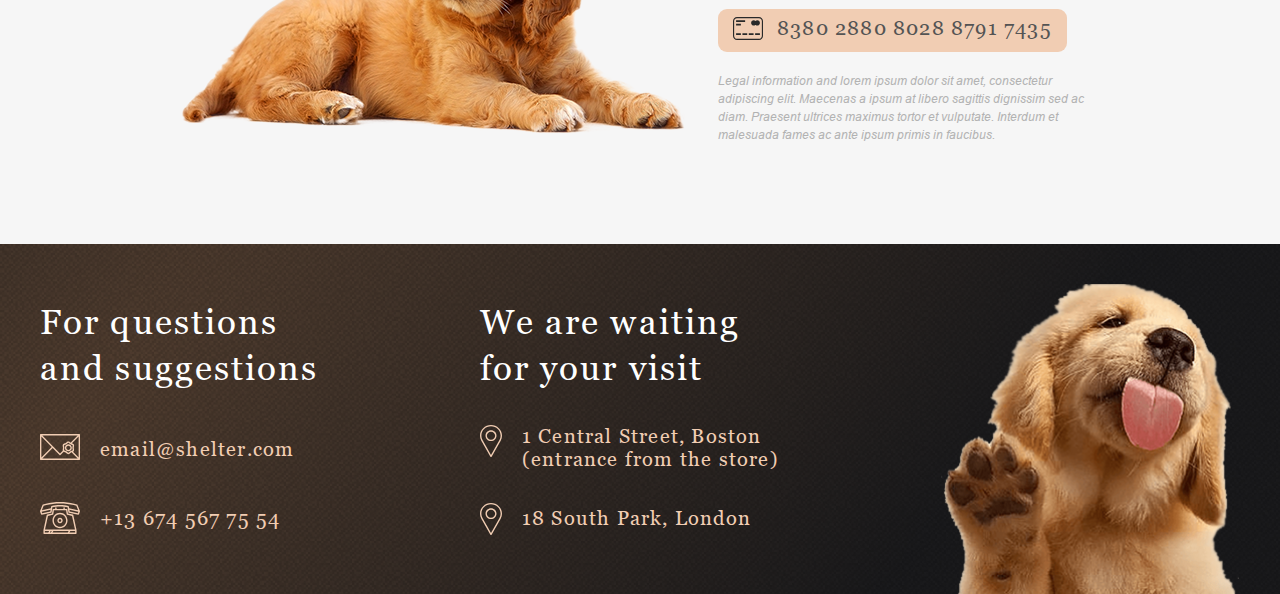
==== commit 36278631: "feat: add creating modal to js" ====
--- a/shelter/pages/main/index.html
+++ b/shelter/pages/main/index.html
@@ -86,28 +86,7 @@
 			<a class="pets__button" href="../pets/index.html">Get to know the rest</a>
 			<div class="modal-wrapper">
 				<div class="modal__overlay">
-					<div class="modal modal-charly" data-target="charly">
-						<button class="modal-exit"></button>
-						<picture class="modal__picture">
-							<img src="../../assets/images/pets-charly.png" alt="charly">
-						</picture>
-						<div class="modal-content-wrapper">
-							<div class="modal__content">
-								<h3 class="modal__header">Charly</h3>
-								<h4 class="modal__sub-header">Dog - Labrador</h4>
-								<p class="modal__description">Jennifer is a sweet 2 months old Labrador that is patiently
-									waiting to find a new forever home. This girl really enjoys being able to go outside to
-									run and play, but won't hesitate to play up a storm in the house if she has all of her
-									favorite toys.</p>
-								<ul class="modal__list">
-									<li class="modal-list__item">Age: <span>2 months</span></li>
-									<li class="modal-list__item">Inoculations: <span>none</span></li>
-									<li class="modal-list__item">Diseases: <span>none</span></li>
-									<li class="modal-list__item">Parasites: <span>none</span></li>
-								</ul>
-							</div>
-						</div>
-					</div>
+					<div class="modal modal-charly" data-target="charly"></div>
 					<div class="modal modal-jennifer" data-target="jennifer"></div>
 					<div class="modal modal-sophia" data-target="sophia"></div>
 					<div class="modal modal-woody" data-target="woody"></div>
--- a/shelter/pages/main/style.css
+++ b/shelter/pages/main/style.css
@@ -1516,7 +1516,7 @@
 /* POP_UP ends*/
 
 .modal__picture {
-    width: 55.5%;
+    width: 54.5%;
 }
 
 .modal__picture img{
@@ -1527,6 +1527,8 @@
 .modal-content-wrapper {
     width: 44.5%;
     display: flex;
+    align-items: center;
+    justify-content: center;
 }
 
 .modal__content {
@@ -1589,4 +1591,8 @@
 
 .modal-list__item span {
     font-weight: 400;
+}
+
+.petModal {
+    display: flex;
 }